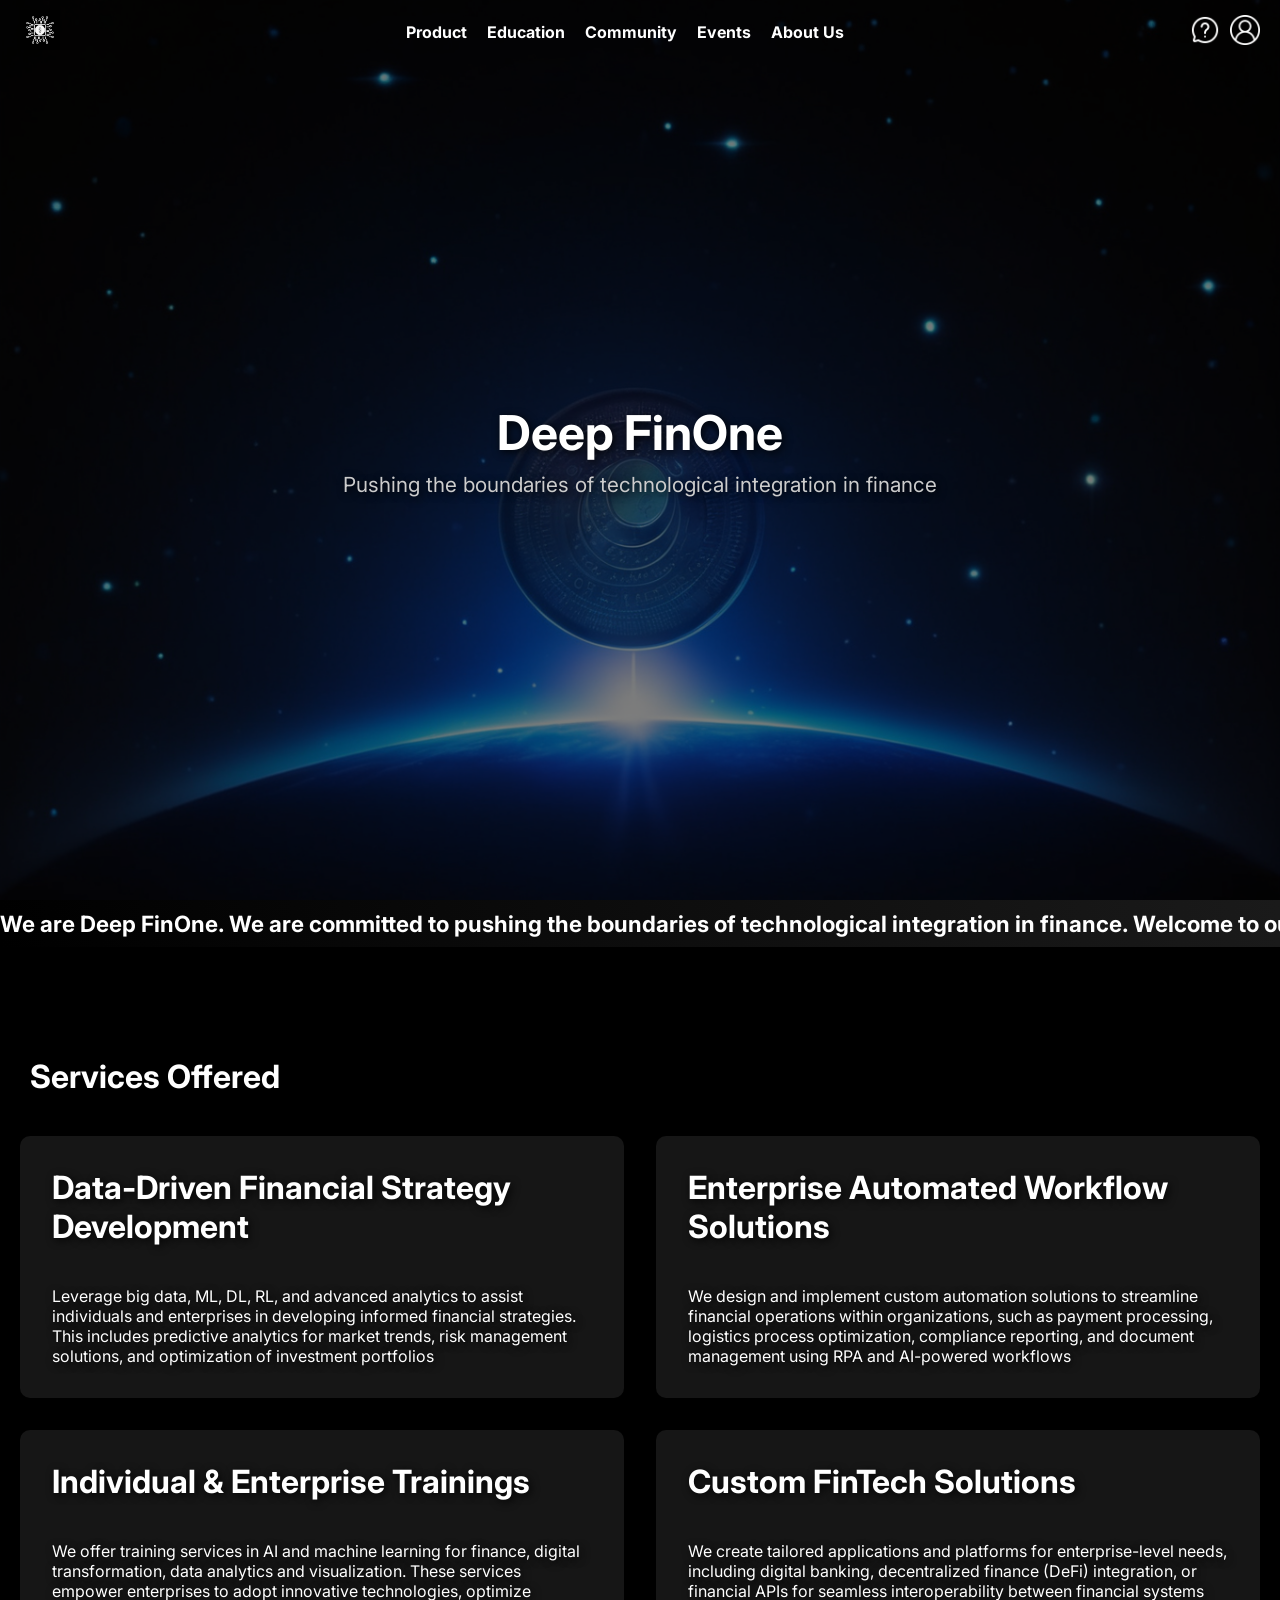
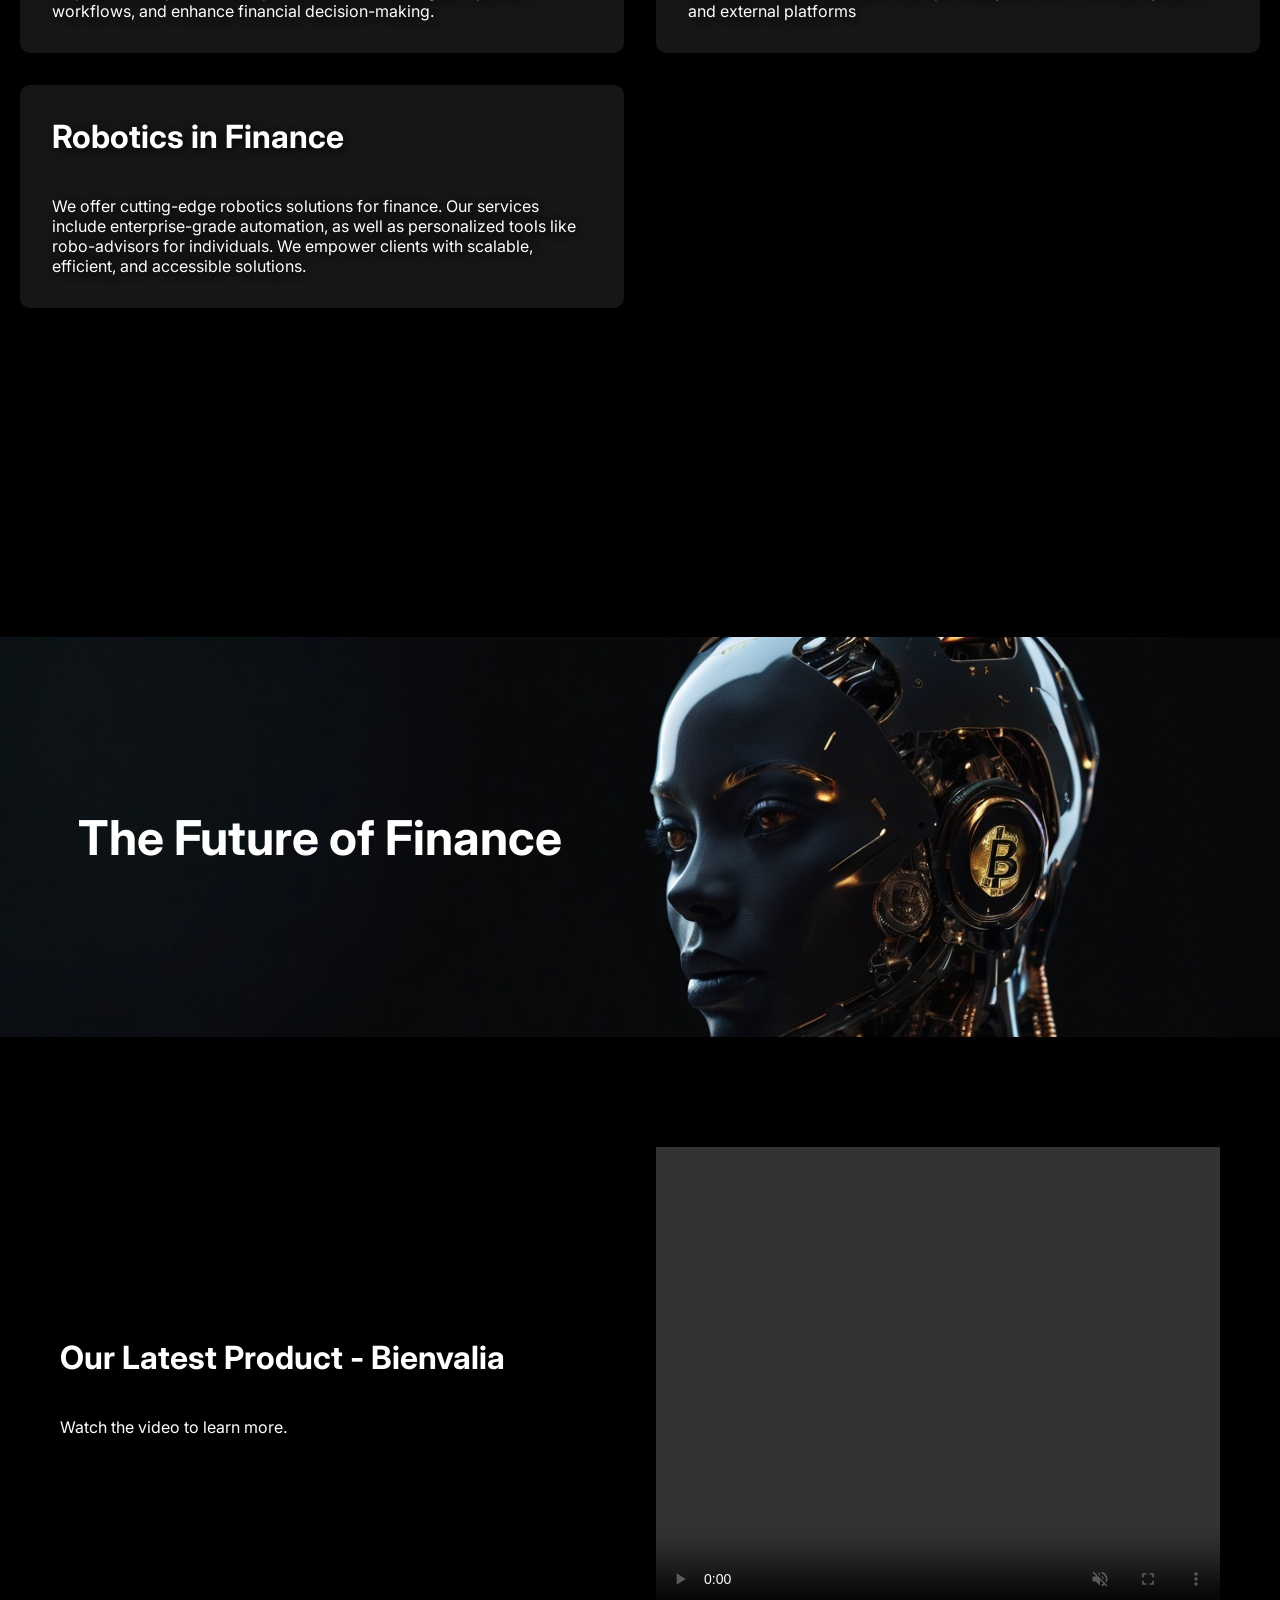
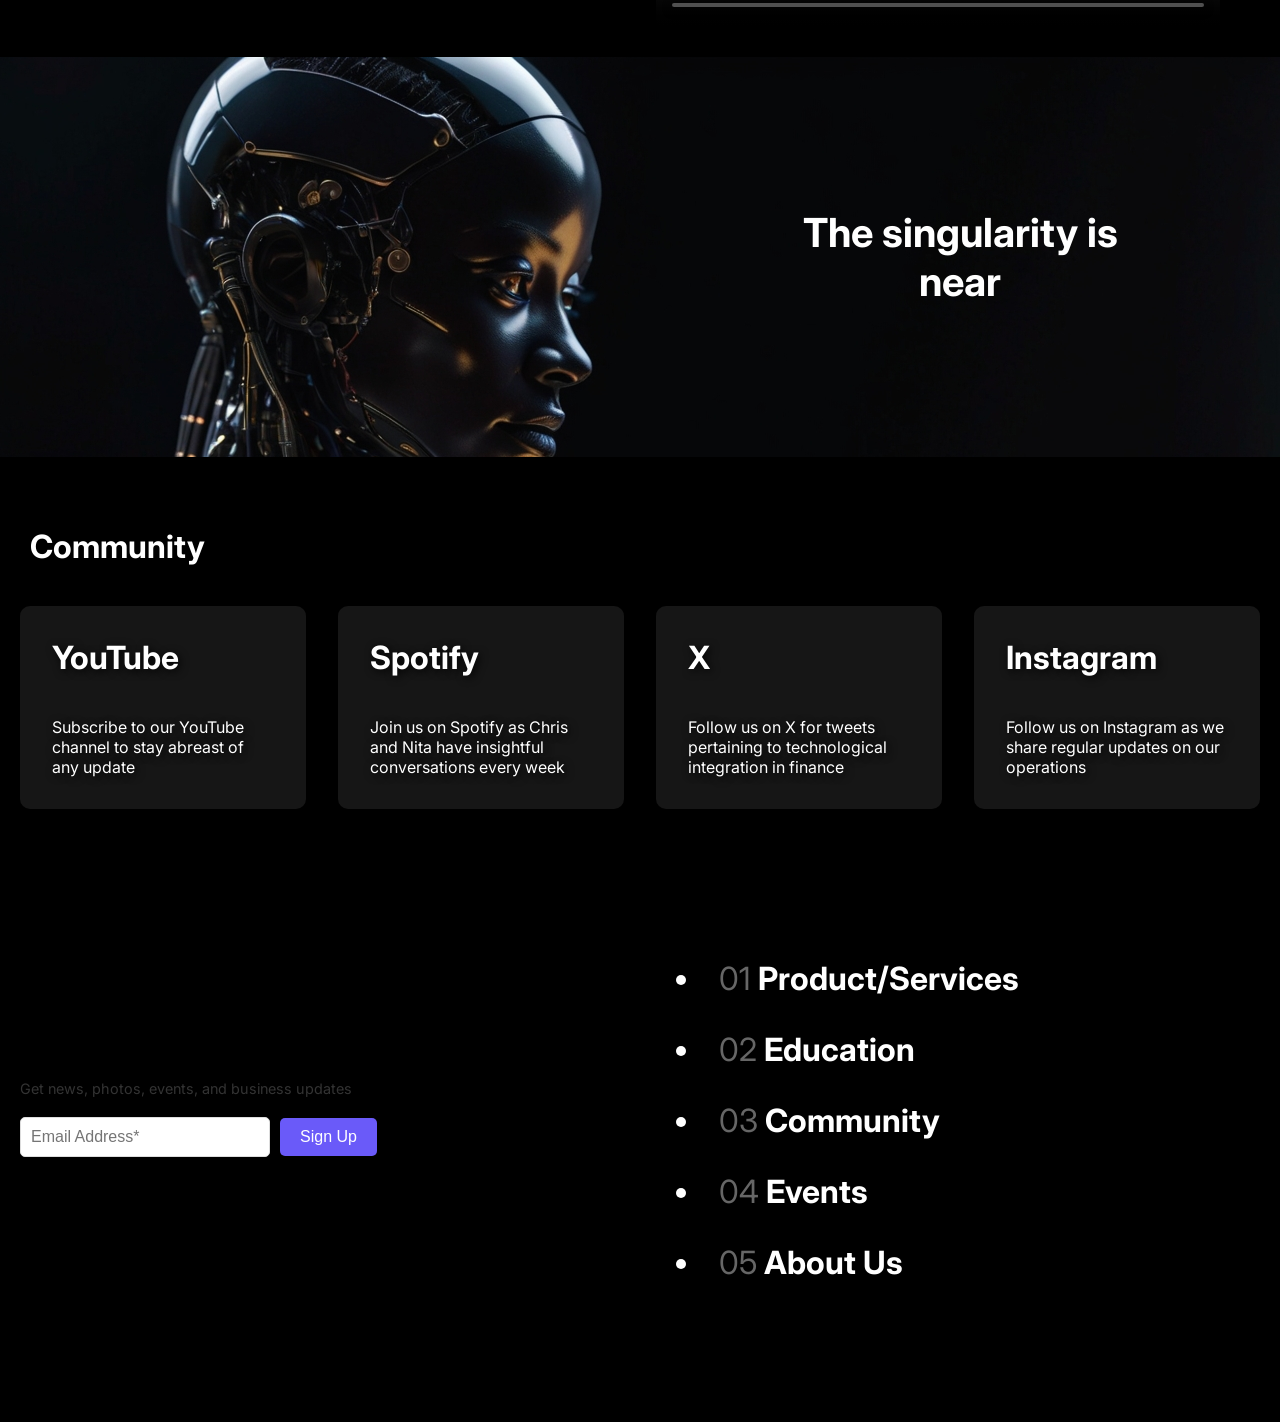
==== index.html @ 126576b3 "Initial commit" ====
<!DOCTYPE html>

<html>
    <head>
        <title>Deep FinOne</title>
        <link rel="stylesheet" type="text/CSS" href="style.css">
        <link href="https://fonts.googleapis.com/css2?family=Inter:wght@400;700&display=swap" rel="stylesheet">
    </head>

    <body>
        <section class="photo-section">
            <header class="header-container">
                <div class="logo">
                    <img src="Multimedia/logo.png" alt="Logo">
                </div>
                <nav class="nav-links">
                    <a href="#product">Product</a>
                    <a href="#education">Education</a>
                    <a href="#community">Community</a>
                    <a href="#events">Events</a>
                    <a href="#about">About Us</a>
                </nav>
                <nav class="header-images">
                    <a href="help"><img src="Multimedia/help.png" alt="Click here to get answers to questions"></a>
                    <a href="profile"><img src="Multimedia/user.png" alt="Access your profile"></a>
                </nav>
            </header>
            <img src="Multimedia/background3.png" alt="Robot Background" class="background-image">
            <div class="overlay"></div>
            <div class="content">
                <h1>Deep FinOne</h1>
                <p>Pushing the boundaries of technological integration in finance</p>
            </div>
        </section>
        <div class="rolling-bar">
            <div class="rolling-content">
                <span>We are Deep FinOne. We are committed to pushing the boundaries of technological integration in finance. Welcome to our platform   |   Machine Learning in Finance   |   Deep Learning in Finance   |   Reinforcement Learning in Finance   |   Robotics in Finance   |   </span>
            </div>
        </div>
        <br><br>
        <br><br>
        <section class = "services-section">
            <div class="header">
                <h2>Services Offered</h2>
            </div>
            <div class="skills-container">
                <div class="skill-card">
                    <div class="content1">
                        <h3>Data-Driven Financial Strategy Development</h3>
                        <br><br>
                        <p>Leverage big data, ML, DL, RL, and advanced analytics to assist individuals and enterprises in developing informed financial strategies. This includes predictive analytics for market trends, risk management solutions, and optimization of investment portfolios</p>
                    </div>
                </div>
                <div class="skill-card">
                    <div class="content2">
                        <h3>Enterprise Automated Workflow Solutions</h3>
                        <br><br>
                        <p>We design and implement custom automation solutions to streamline financial operations within organizations, such as payment processing, logistics process optimization, compliance reporting, and document management using RPA and AI-powered workflows</p>
                    </div>
                </div>
                <div class="skill-card">
                    <div class="content3">
                        <h3>Individual & Enterprise Trainings</h3>
                        <br><br>
                        <p>We offer training services in AI and machine learning for finance, digital transformation, data analytics and visualization. These services empower enterprises to adopt innovative technologies, optimize workflows, and enhance financial decision-making.</p>
                    </div>
                </div>
                <div class="skill-card">
                    <div class = "content4">
                        <h3>Custom FinTech Solutions</h3>
                        <br><br>
                        <p>We create tailored applications and platforms for enterprise-level needs, including digital banking, decentralized finance (DeFi) integration, or financial APIs for seamless interoperability between financial systems and external platforms</p>
                    </div>
                </div>
                <div class="skill-card">
                    <div class = "content5">
                        <h3>Robotics in Finance</h3>
                        <br><br>
                        <p>We offer cutting-edge robotics solutions for finance. Our services include enterprise-grade automation, as well as personalized tools like robo-advisors for individuals. We empower clients with scalable, efficient, and accessible solutions.</p>
                    </div>
                </div>
            </div>
        </section>
        <br><br>
        <br><br>
        <br><br>
        <br><br>
        <br><br>
        <br><br>
        <br><br>
        <section class="Product-break">
            <img src="Multimedia/robot.jpg" alt="Logo">
            <div class="content">
                <h4>The Future of Finance</h4>
            </div>
        </section>
        <br><br>
        <br><br>
        <section class="products">
            <div class="products-grid">
                <div class="content">
                    <h2>Our Latest Product - Bienvalia</h2>
                    <br><br>
                    <p>Watch the video to learn more.</p>
                </div>
                <div class="video-container">
                    <video id="productVideo" 
                     width="100%" 
                     height="auto" 
                     muted
                     controls>
                     <source src="Multimedia/Bienvalia.mp4" type="video/mp4">
                     Your browser does not support the video tag.
                    </video>
                </div>
            </div>
        </section>
        <section class="Community-break">
            <img src="Multimedia/robot2.jpg" alt="Logo">
            <div class="content">
                <h4>The singularity is near</h4>
            </div>
        </section>
        <br><br>
        <section class = "community">
            <div class="header">
                <h2>Community</h2>
            </div>
            <div class="community-grid">
                <div class="community-card">
                    <a href="https://www.youtube.com/@DeepFinOne" class="content-link1">
                        <div class="content1">
                            <h3>YouTube</h3>
                            <br><br>
                            <p>Subscribe to our YouTube channel to stay abreast of any update</p>
                        </div>
                    </a>
                </div>
                <div class="community-card">
                    <a href="https://open.spotify.com/show/5EmiDjWoZaC42dZHJOJEcF?si=7dbb737f84644044" class="content-link2">
                        <div class="content2">
                            <h3>Spotify</h3>
                            <br><br>
                            <p>Join us on Spotify as Chris and Nita have insightful conversations every week</p>
                        </div>
                    </a>
                </div>
                <div class="community-card">
                    <a href="https://x.com/DeepFinOne" class="content-link3">
                        <div class="content3">
                            <h3>X</h3>
                            <br><br>
                            <p>Follow us on X for tweets pertaining to technological integration in finance</p>
                        </div>
                    </a>
                </div>
                <div class="community-card">
                    <a href="https://www.instagram.com/deepfinone" class="content-link4">
                        <div class = "content4">
                            <h3>Instagram</h3>
                            <br><br>
                            <p>Follow us on Instagram as we share regular updates on our operations</p>
                        </div>
                    </a>
                </div>
            </div>
        </section>
        <br><br>
        <br><br>
        <br><br>
        <section class="footer">
            <div class="left-section">
                <h1>FIGURE</h1>
                <div class="subscribe">
                    <p>KEEP UP WITH US.</p>
                    <span>Get news, photos, events, and business updates</span>
                    <div class="email-signup">
                        <input type="email" placeholder="Email Address*" required>
                        <button>Sign Up</button>
                    </div>
                </div>
            </div>
            <div class="right-section">
                    <li><span>01</span> Product/Services</li>
                    <li><span>02</span> Education</li>
                    <li><span>03</span> Community</li>
                    <li><span>04</span> Events</li>
                    <li><span>05</span> About Us</li>
            </div>
        </section>
        <br><br>
        <br><br>
        <br><br>
    </body>

</html>
---- style.css ----
body {
    margin: 0;
    padding: 0;
    font-family: 'inter', sans-serif;
    background-color: #000000;
}

* {
    margin: 0;
    padding: 0;
    box-sizing: border-box;
}

.header-container {
    display: flex;
    justify-content: space-between;
    align-items: center;
    padding: 10px 20px;
    background: transparent;
    color: white;
    position: relative;
    z-index: 2;
}

.header-container a:hover {
    color: #1E3A8A;
}


.logo img {
    width: 40px;
    height: auto;
}

.nav-links {
    display: flex;
    gap: 20px;
}

.nav-links a {
    text-decoration: none;
    color: white;
    font-weight: 700;
    transition: color 0.3s ease;
}

.nav-links a:hover {
    color: #1E3A8A;
}

.header-images {
    display: flex;
    gap: 10px;
    z-index: 6;
}

.header-images img {
    width: 30px;
    height: auto;
    border-radius: 5px;
    z-index: 6;
}

.header-images img a {
    text-decoration: none;
    color: white;
    font-weight: 700;
    transition: color 0.3s ease;    
}

.header-images img a:hover {
    color: #1E3A8A;
}

.photo-section {
    position: relative;
    width: 100%;
    height: 100vh;
    overflow: hidden;
}

.photo-section .background-image {
    width: 100%;
    height: 100%;
    object-fit: cover;
    position: absolute;
    top: 0;
    left: 0;
}

.photo-section .overlay {
    position: absolute;
    top: 0;
    left: 0;
    width: 100%;
    height: 100%;
    background: rgba(0, 0, 0, 0.5);
    z-index: 1;
}

.photo-section .content {
    position: absolute;
    top: 50%;
    left: 50%;
    transform: translate(-50%, -50%);
    text-align: center;
    z-index: 6;
}

.photo-section .content h1 {
    font-size: 3rem;
    margin: 0;
    color: white;
    text-shadow: 2px 2px 8px rgba(0, 0, 0, 0.9);
}

.photo-section .content p {
    font-size: 1.3rem;
    margin-top: 10px;
    color: #CCCCCC;
    text-shadow: 2px 2px 8px rgba(0, 0, 0, 0.9);
}

.rolling-bar {
    width: 100%;
    overflow: hidden;
    background: linear-gradient(90deg, #000000, #1a1a1a);
    color: white;
    font-size: 1.2rem;
    padding: 10px 0;
    display: flex;
    align-items: center;
}

.rolling-content {
    display: flex;
    animation: scroll 30s linear infinite;
    gap: 50px;
    white-space: nowrap;
}

.rolling-content span {
    display: inline-block;
    background:  #ffffff;
    -webkit-background-clip: text;
    -webkit-text-fill-color: transparent;
    background-clip: text;
    color: transparent;
    font-weight: bold;
    font-size: 1.4rem;
    transition: color 0.3s ease;
}

.services-section {
    position: relative;
    width: 100%;
    height: 100vh;
    overflow: visible;
}

.services-section .header h2{
    font-size: 2rem;
    font-family:'Inter', sans-serif;
    font: bold;
    text-wrap: initial;
    margin: 30px;
    color: white;
    text-shadow: 2px 2px 8px rgba(0, 0, 0, 0.9);
}

.skills-container {
    display: grid;
    grid-template-columns: repeat(2, 1fr);
    overflow: visible;
    width: 100%;
    gap: 2rem;
    margin: 0;
    justify-content: flex-end;
    align-items: center;
    padding: 10px 20px;
    background: transparent;
    position: relative;
}

  
.skill-card .content1 {
    background: #161616;
    padding: 2rem;
    border-radius: 10px;
    transition: 0.3s;
}

.skill-card .content1 h3{
    font-size: 2rem;
    text-wrap: initial;
    margin: 0;
    color: white;
    text-shadow: 2px 2px 8px rgba(0, 0, 0, 0.9);
}

.skill-card .content1 p{
    font-size: 1rem;
    text-wrap: initial;
    margin: 0;
    color: white;
    text-shadow: 2px 2px 8px rgba(0, 0, 0, 0.9);
}

.skill-card .content1:hover{
    font-size: 1rem;
    background-image: url('Multimedia/background3.png');
    background-size: cover;
    background-position: center;
    background-repeat: no-repeat;
    text-wrap: initial;
    justify-content:center;
    margin: 0;
    color: white;
    text-shadow: 2px 2px 8px rgba(0, 0, 0, 0.9);
}

.skill-card .content2 {
    background: #161616;
    padding: 2rem;
    border-radius: 10px;
    transition: 0.3s;
}

.skill-card .content2 h3{
    font-size: 2rem;
    text-wrap: initial;
    margin: 0;
    color: white;
    text-shadow: 2px 2px 8px rgba(0, 0, 0, 0.9);
}

.skill-card .content2 p{
    font-size: 1rem;
    text-wrap: initial;
    margin: 0;
    color: white;
    text-shadow: 2px 2px 8px rgba(0, 0, 0, 0.9);
}

.skill-card .content2:hover{
    font-size: 1rem;
    background-image: url('Multimedia/AWFS.png');
    background-size: cover;
    background-position: center;
    background-repeat: no-repeat;
    text-wrap: initial;
    justify-content:center;
    margin: 0;
    color: white;
    text-shadow: 2px 2px 8px rgba(0, 0, 0, 0.9);
}

.skill-card .content3 {
    background: #161616;
    padding: 2rem;
    border-radius: 10px;
    transition: 0.3s;
}

.skill-card .content3 h3{
    font-size: 2rem;
    text-wrap: initial;
    margin: 0;
    color: white;
    text-shadow: 2px 2px 8px rgba(0, 0, 0, 0.9);
}

.skill-card .content3 p{
    font-size: 1rem;
    text-wrap: initial;
    margin: 0;
    color: white;
    text-shadow: 2px 2px 8px rgba(0, 0, 0, 0.9);
}

.skill-card .content3:hover{
    font-size: 1rem;
    background-image: url('Multimedia/office-space.png');
    background-size: cover;
    background-position: center;
    background-repeat: no-repeat;
    text-wrap: initial;
    justify-content:center;
    margin: 0;
    color: white;
    text-shadow: 2px 2px 8px rgba(0, 0, 0, 0.9);
}

.skill-card .content4 {
    background: #161616;
    padding: 2rem;
    border-radius: 10px;
    transition: 0.3s;
}

.skill-card .content4 h3{
    font-size: 2rem;
    text-wrap: initial;
    margin: 0;
    color: white;
    text-shadow: 2px 2px 8px rgba(0, 0, 0, 0.9);
}

.skill-card .content4 p{
    font-size: 1rem;
    text-wrap: initial;
    margin: 0;
    color: white;
    text-shadow: 2px 2px 8px rgba(0, 0, 0, 0.9);
}

.skill-card .content4:hover{
    font-size: 1rem;
    background-image: url('Multimedia/Background2.png');
    background-size: cover;
    background-position: center;
    background-repeat: no-repeat;
    text-wrap: initial;
    justify-content:center;
    margin: 0;
    color: white;
    text-shadow: 2px 2px 8px rgba(0, 0, 0, 0.9);
}

.skill-card .content5 {
    background: #161616;
    padding: 2rem;
    border-radius: 10px;
    transition: 0.3s;
}

.skill-card .content5 h3{
    font-size: 2rem;
    text-wrap: initial;
    margin: 0;
    color: white;
    text-shadow: 2px 2px 8px rgba(0, 0, 0, 0.9);
}

.skill-card .content5 p{
    font-size: 1rem;
    text-wrap: initial;
    margin: 0;
    color: white;
    text-shadow: 2px 2px 8px rgba(0, 0, 0, 0.9);
}

.skill-card .content5:hover{
    font-size: 1rem;
    background-image: url('Multimedia/Background.png');
    background-size: cover;
    background-position: center;
    background-repeat: no-repeat;
    text-wrap: initial;
    justify-content:center;
    margin: 0;
    color: white;
    text-shadow: 2px 2px 8px rgba(0, 0, 0, 0.9);
}

.Product-break {
    width: 100%;
    height: 400px;
    overflow: hidden;
    position: relative;
}

.Product-break .content h4{
    position: absolute;
    font-size: 3rem;
    top: 50%;
    left: 25%;
    transform: translate(-50%, -50%);
    color: #ffffff;
    text-align: center;
}

.products {
    display: flex;
    justify-content: center;
    align-items: center;
    padding: 20px;
    background-color: #000000;
}

.products-grid {
    display: grid;
    grid-template-columns: repeat(2, 1fr);
    overflow: visible;
    width: 1200px;
    height: 500px;
    gap: 2rem;
    margin: 0;
    justify-content: flex-end;
    align-items: center;
    padding: 10px 20px;
    background: transparent;
    position: relative;
}

.products-grid .content {
    display: flex;
    flex-direction: column;
    justify-content: center;
}

.products-grid .content h2 {
    font-size: 2rem;
    color: #ffffff;
    text-align: left;
    font-family: 'inter', sans-serif;
}

.products-grid .content p {
    color: #ffffff;
    font-size: 1rem;
    font-family: 'inter', sans-serif;
}

.products-grid .video-container {
    width: 100%;
    height: 100%;
    position: relative;
    display: flex;
    justify-content: center;
    align-items: center;
    overflow: hidden;
}

.products-grid .video-container video {
    width: 100%;
    height: 100%;
    border: none;
}

.Community-break {
    width: 100%;
    height: 400px;
    padding-bottom: 200px;
    overflow: hidden;
    position: relative;
}

.Community-break .content h4{
    position: absolute;
    font-size: 2.5rem;
    top: 50%;
    left: 75%;
    transform: translate(-50%, -50%);
    color: #ffffff;
    text-align: center;
}

.community .header h2{
    font-size: 2rem;
    font-family:'Inter', sans-serif;
    font: bold;
    text-wrap: initial;
    margin: 30px;
    color: white;
    text-shadow: 2px 2px 8px rgba(0, 0, 0, 0.9);
}

.community-grid {
    display: grid;
    grid-template-columns: repeat(4, 1fr);
    overflow: visible;
    width: 100%;
    gap: 2rem;
    margin: 0;
    justify-content: flex-end;
    align-items: center;
    padding: 10px 20px;
    background: transparent;
    position: relative;
}

.community-card .content-link1 {
    text-decoration: none;
    display: block;
}

.community-card .content1{
    width: 100%;
    height: 100%;
    background-color: #161616;
    padding: 2rem;
    border-radius: 10px;
    transition: 0.3s;
}

  
.community-card .content1 h3{
    font-size: 2rem;
    text-wrap: initial;
    margin: 0;
    color: white;
    text-shadow: 2px 2px 8px rgba(0, 0, 0, 0.9);
}

.community-card .content1 p{
    font-size: 1rem;
    text-wrap: initial;
    margin: 0;
    color: white;
    text-shadow: 2px 2px 8px rgba(0, 0, 0, 0.9);
}

.community-card .content1:hover{
    font-size: 1rem;
    background-image: url('Multimedia/youtube.jpg');
    background-size: cover; 
    background-position: center; 
    background-repeat: no-repeat;
    text-wrap: initial;
    justify-content:center;
    margin: 0;
    color: white;
    text-shadow: 2px 2px 8px rgba(0, 0, 0, 0.9);
}

.community-card .content-link2 {
    text-decoration: none;
    display: block;
}

.community-card .content2{
    width: 100%;
    height: 100%;
    background-color: #161616;
    padding: 2rem;
    border-radius: 10px;
    transition: 0.3s;
}

  
.community-card .content2 h3{
    font-size: 2rem;
    text-wrap: initial;
    margin: 0;
    color: white;
    text-shadow: 2px 2px 8px rgba(0, 0, 0, 0.9);
}

.community-card .content2 p{
    font-size: 1rem;
    text-wrap: initial;
    margin: 0;
    color: white;
    text-shadow: 2px 2px 8px rgba(0, 0, 0, 0.9);
}

.community-card .content2:hover{
    font-size: 1rem;
    background-image: url('Multimedia/spotify.jpg');
    background-size: cover;
    background-position: center;
    background-repeat: no-repeat;
    text-wrap: initial;
    justify-content:center;
    margin: 0;
    color: white;
    text-shadow: 2px 2px 8px rgba(0, 0, 0, 0.9);
}

.community-card .content-link3 {
    text-decoration: none;
    display: block;
}

.community-card .content3{
    width: 100%;
    height: 100%;
    background-color: #161616;
    padding: 2rem;
    border-radius: 10px;
    transition: 0.3s;
}

  
.community-card .content3 h3{
    font-size: 2rem;
    text-wrap: initial;
    margin: 0;
    color: white;
    text-shadow: 2px 2px 8px rgba(0, 0, 0, 0.9);
}

.community-card .content3 p{
    font-size: 1rem;
    text-wrap: initial;
    margin: 0;
    color: white;
    text-shadow: 2px 2px 8px rgba(0, 0, 0, 0.9);
}

.community-card .content3:hover{
    font-size: 1rem;
    background-image: url('Multimedia/x.png');
    background-size: cover;
    background-position: center;
    background-repeat: no-repeat;
    text-wrap: initial;
    justify-content:center;
    margin: 0;
    color: white;
    text-shadow: 2px 2px 8px rgba(0, 0, 0, 0.9);
}

.community-card .content-link4 {
    text-decoration: none;
    display: block;
}

.community-card .content4{
    width: 100%;
    height: 100%;
    background-color: #161616;
    padding: 2rem;
    border-radius: 10px;
    transition: 0.3s;
}

  
.community-card .content4 h3{
    font-size: 2rem;
    text-wrap: initial;
    margin: 0;
    color: white;
    text-shadow: 2px 2px 8px rgba(0, 0, 0, 0.9);
}

.community-card .content4 p{
    font-size: 1rem;
    text-wrap: initial;
    margin: 0;
    color: white;
    text-shadow: 2px 2px 8px rgba(0, 0, 0, 0.9);
}

.community-card .content4:hover{
    font-size: 1rem;
    background-image: url('Multimedia/instagram.jpg');
    background-size: cover;
    background-position: center;
    background-repeat: no-repeat;
    text-wrap: initial;
    justify-content:center;
    margin: 0;
    color: white;
    text-shadow: 2px 2px 8px rgba(0, 0, 0, 0.9);
}

.footer {
    display: grid;
    grid-template-columns: repeat(2, 1fr);
    overflow: visible;
    width: 100%;
    gap: 2rem;
    margin: 0;
    padding: 10px 20px;
    background: transparent;
    position: relative;
}

.footer .left-section {
    flex: 1;
}

.footer .left-section h1 {
    font-size: 4rem;
    margin: 0;
    font-weight: bold;
}

.left-section .subscribe {
    margin-top: 20px;
}

.left-section .subscribe p {
    font-size: 1.2rem;
    font-weight: bold;
    margin: 0 0 10px 0;
}

.left-section .subscribe span {
    display: block;
    margin-bottom: 20px;
    font-size: 0.9rem;
    color: #333;
}

.subscribe .email-signup {
    display: flex;
    align-items: center;
    gap: 10px;
}

.subscribe .email-signup input {
    width: 250px;
    padding: 10px;
    border: 1px solid #ddd;
    border-radius: 5px;
    font-size: 1rem;
}

.subscribe .email-signup button {
    background-color: #6a5af9;
    color: white;
    border: none;
    padding: 10px 20px;
    border-radius: 5px;
    font-size: 1rem;
    cursor: pointer;
}

.subscribe .email-signup button:hover {
    background-color: #5847d6;
}


.footer .right-section {
    display: grid;
    grid-template-columns: repeat(1, 1fr);
    overflow: visible;
    width: 100%;
    gap: 2rem;
    margin: 0;
    padding: 10px 20px;
    background: transparent;
    position: relative;
}

.footer .right-section li {
    font-size: 2rem;
    font-weight: bold;
    position: relative;
    color: #ffffff;
}

.footer .right-section li span {
    font-size: 2rem;
    font-weight: normal;
    color: #666;
}


@keyframes scroll {
    0% {
        transform: translateX(100%);
    }
    100% {
        transform: translateX(-100%);
    }
}
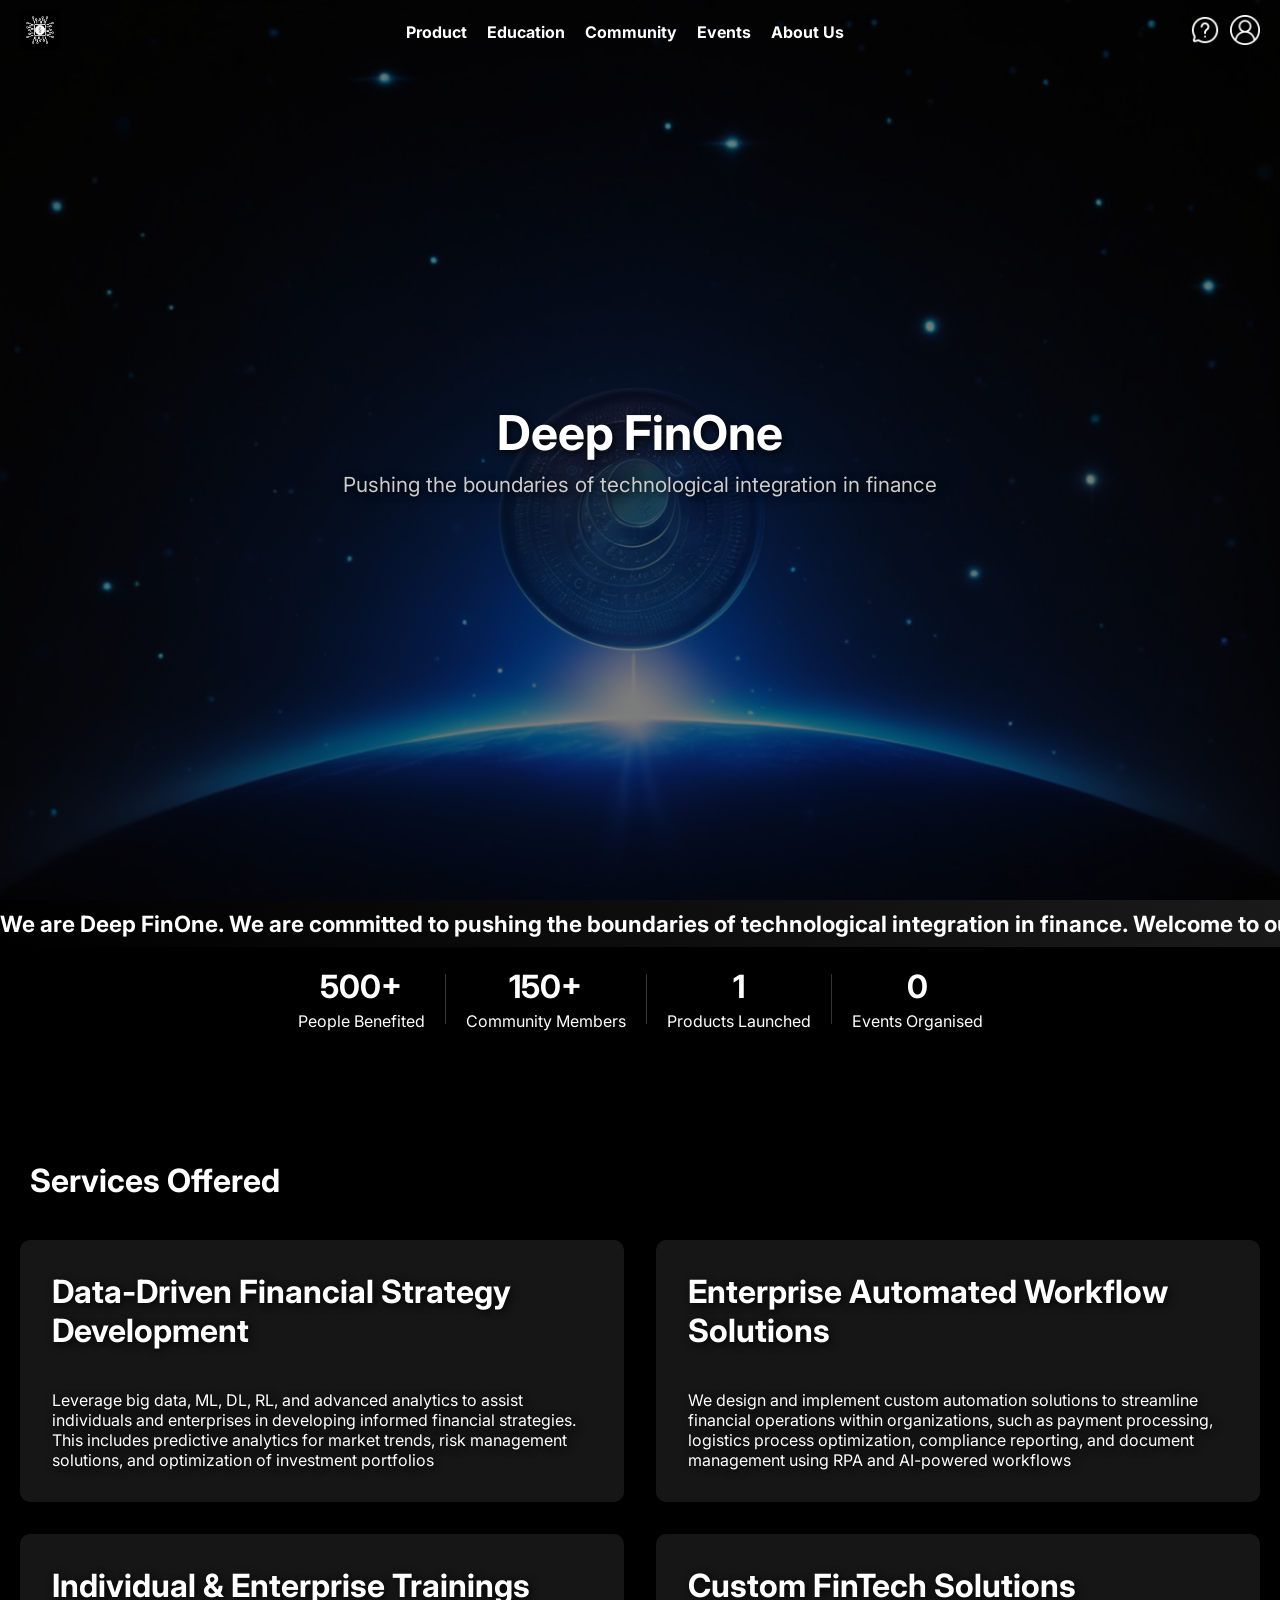
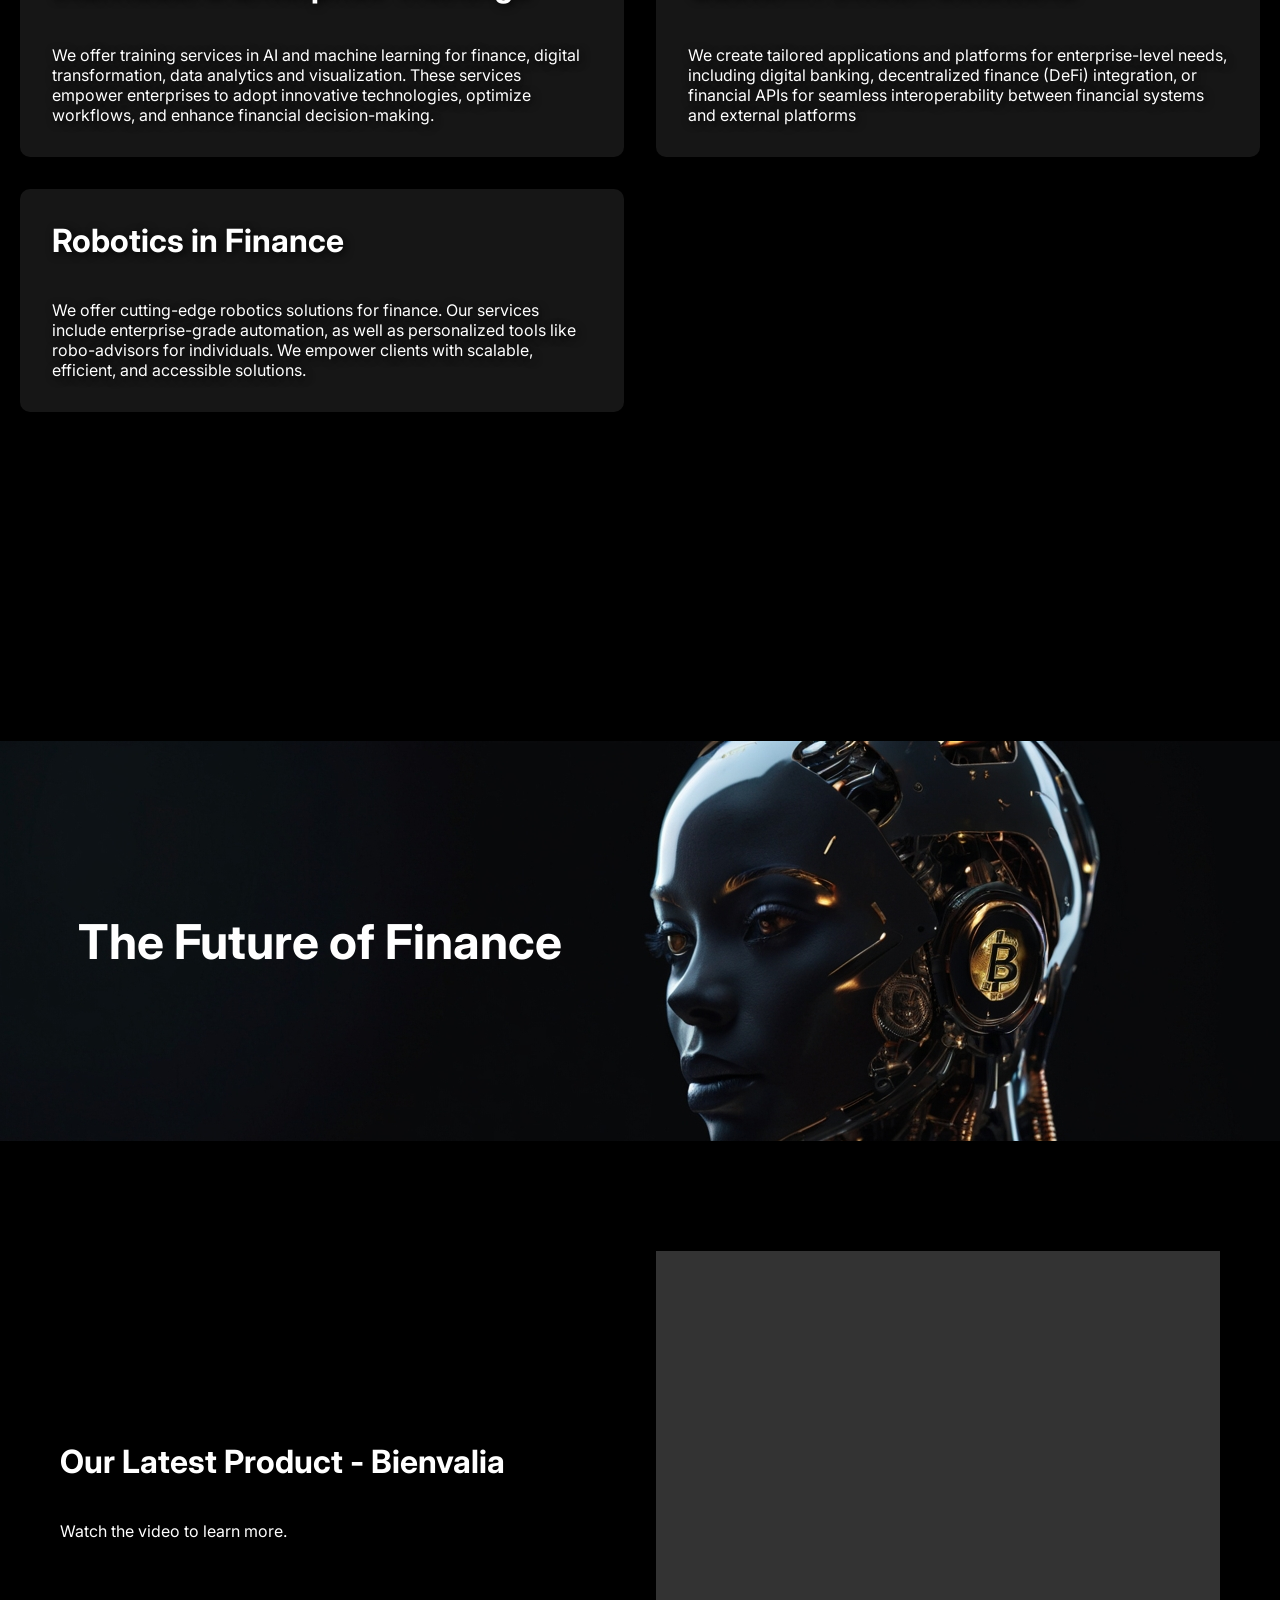
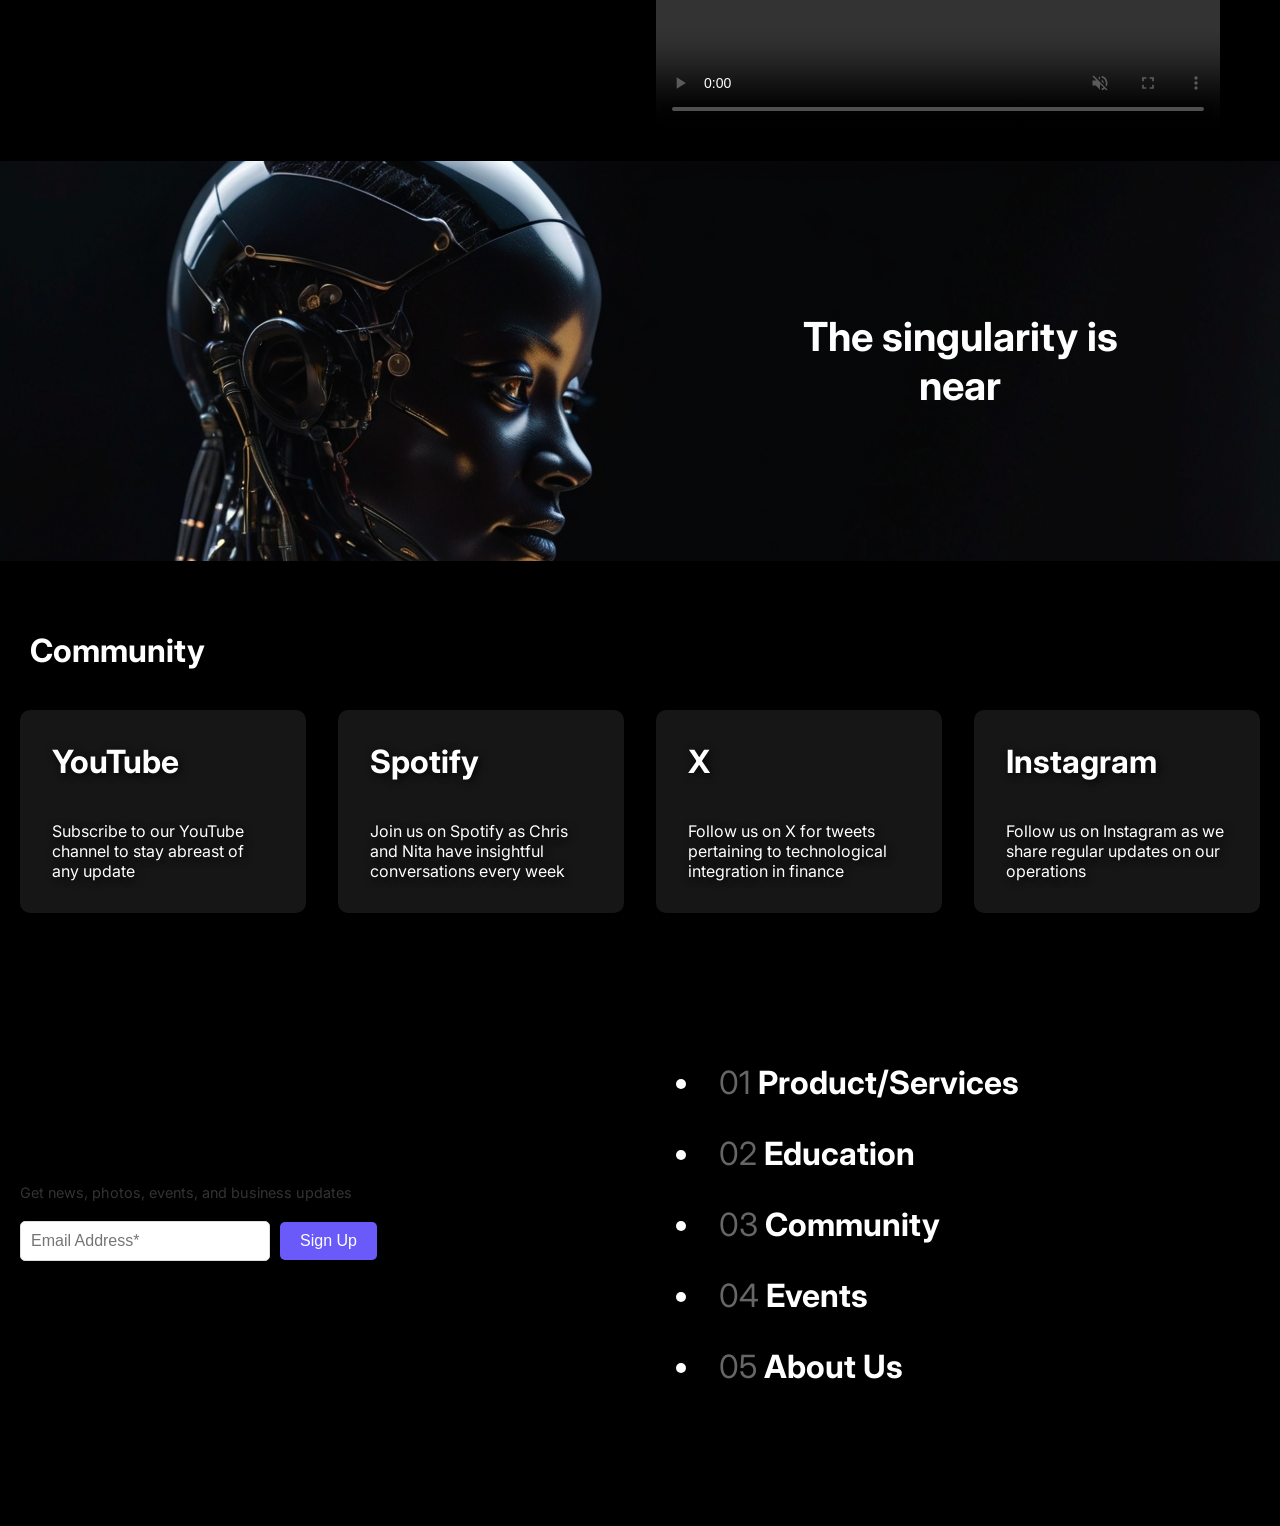
==== commit febed092: "Initial commit" ====
--- a/index.html
+++ b/index.html
@@ -37,6 +37,27 @@
                 <span>We are Deep FinOne. We are committed to pushing the boundaries of technological integration in finance. Welcome to our platform   |   Machine Learning in Finance   |   Deep Learning in Finance   |   Reinforcement Learning in Finance   |   Robotics in Finance   |   </span>
             </div>
         </div>
+        <section class="stats-section">
+            <div class="stat-item">
+                <h1>500+</h1>
+                <p>People Benefited</p>
+            </div>
+            <div class="divider"></div>
+            <div class="stat-item">
+                <h1>150+</h1>
+                <p>Community Members</p>
+            </div>
+            <div class="divider"></div>
+            <div class="stat-item">
+                <h1>1</h1>
+                <p>Products Launched</p>
+            </div>
+            <div class="divider"></div>
+            <div class="stat-item">
+                <h1>0</h1>
+                <p>Events Organised</p>
+            </div>
+        </section>
         <br><br>
         <br><br>
         <section class = "services-section">
--- a/style.css
+++ b/style.css
@@ -749,6 +749,34 @@
     color: #666;
 }
 
+.stats-section {
+    display: flex;
+    justify-content: center;
+    align-items: center;
+    padding: 20px;
+    text-align: center;
+    gap: 20px;
+}
+
+.stat-item h1 {
+    font-size: 2rem;
+    color: #ffffff;
+    margin: 0;
+}
+
+.stat-item p {
+    font-size: 1rem;
+    color: #ffffff;
+    margin: 5px 0 0;
+}
+
+.divider {
+    width: 1px;
+    height: 50px;
+    background-color: #ffffff;
+    opacity: 0.2;
+}
+
 
 @keyframes scroll {
     0% {
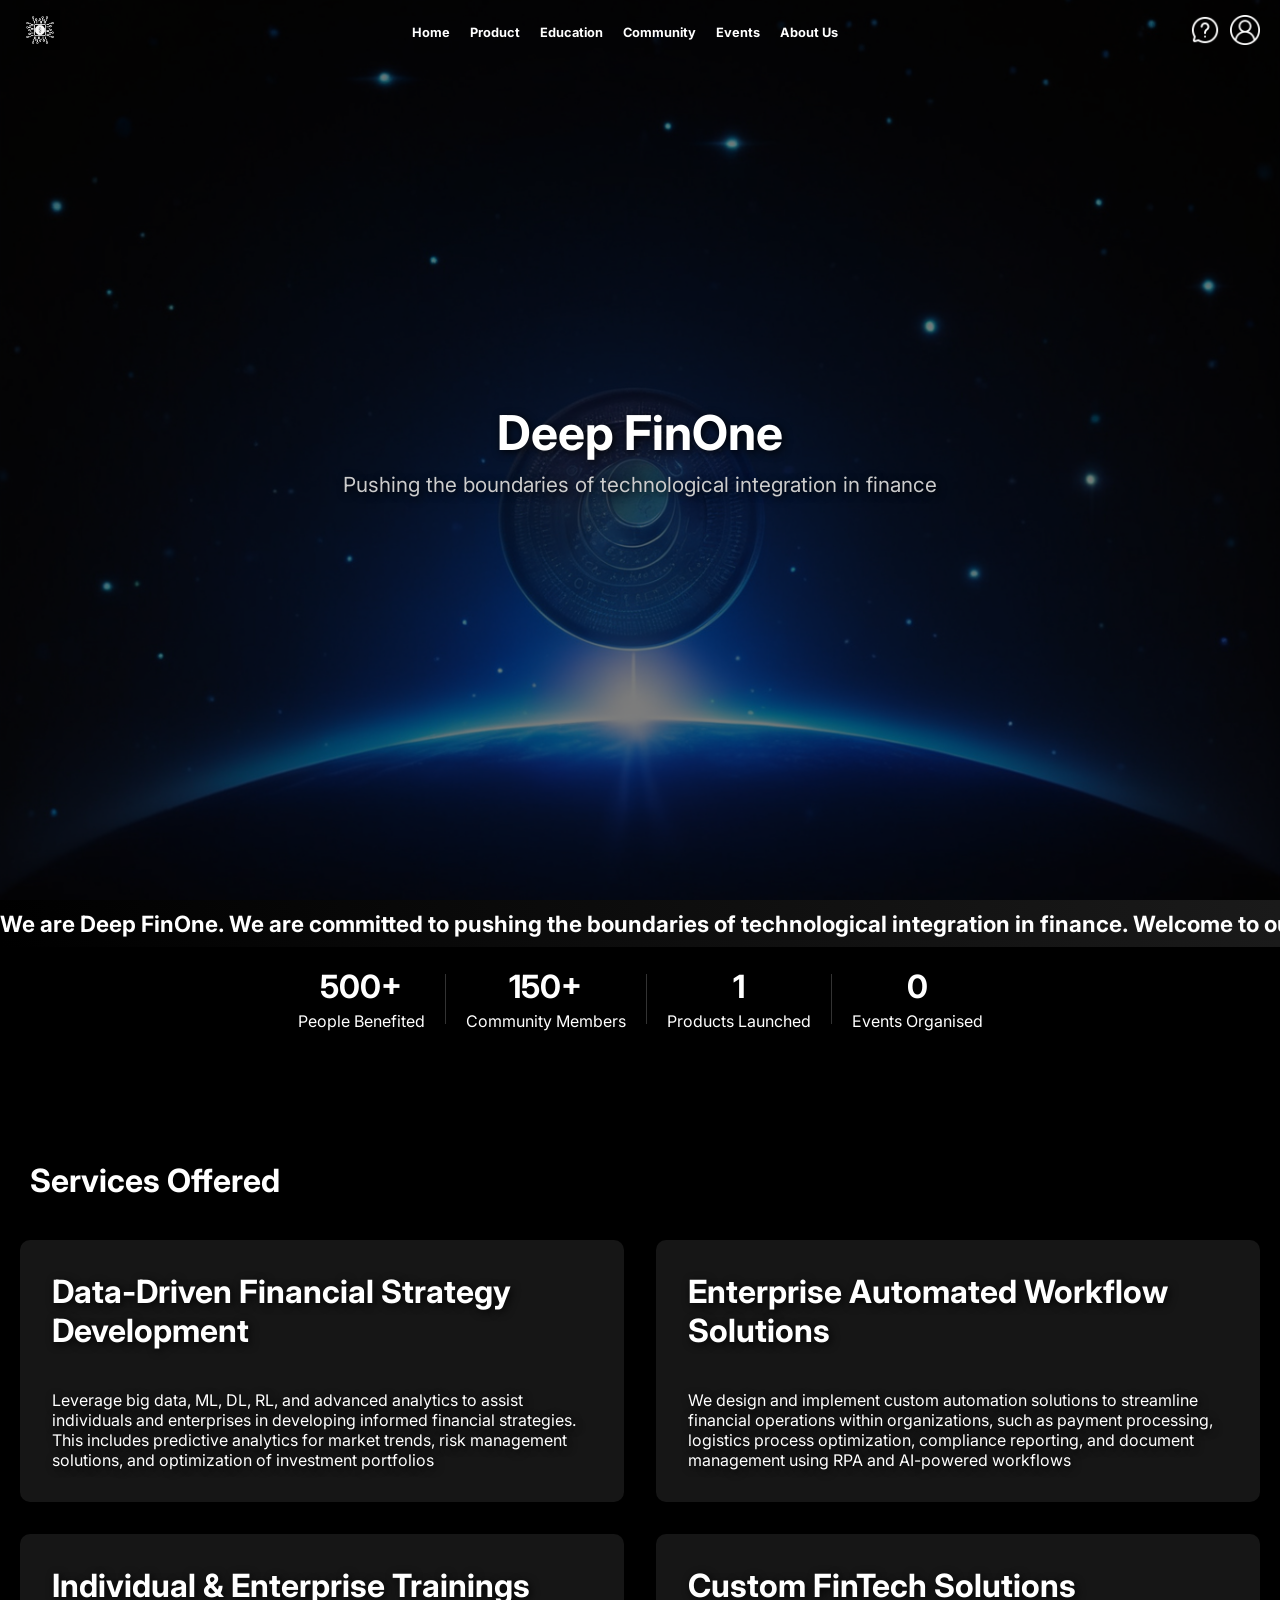
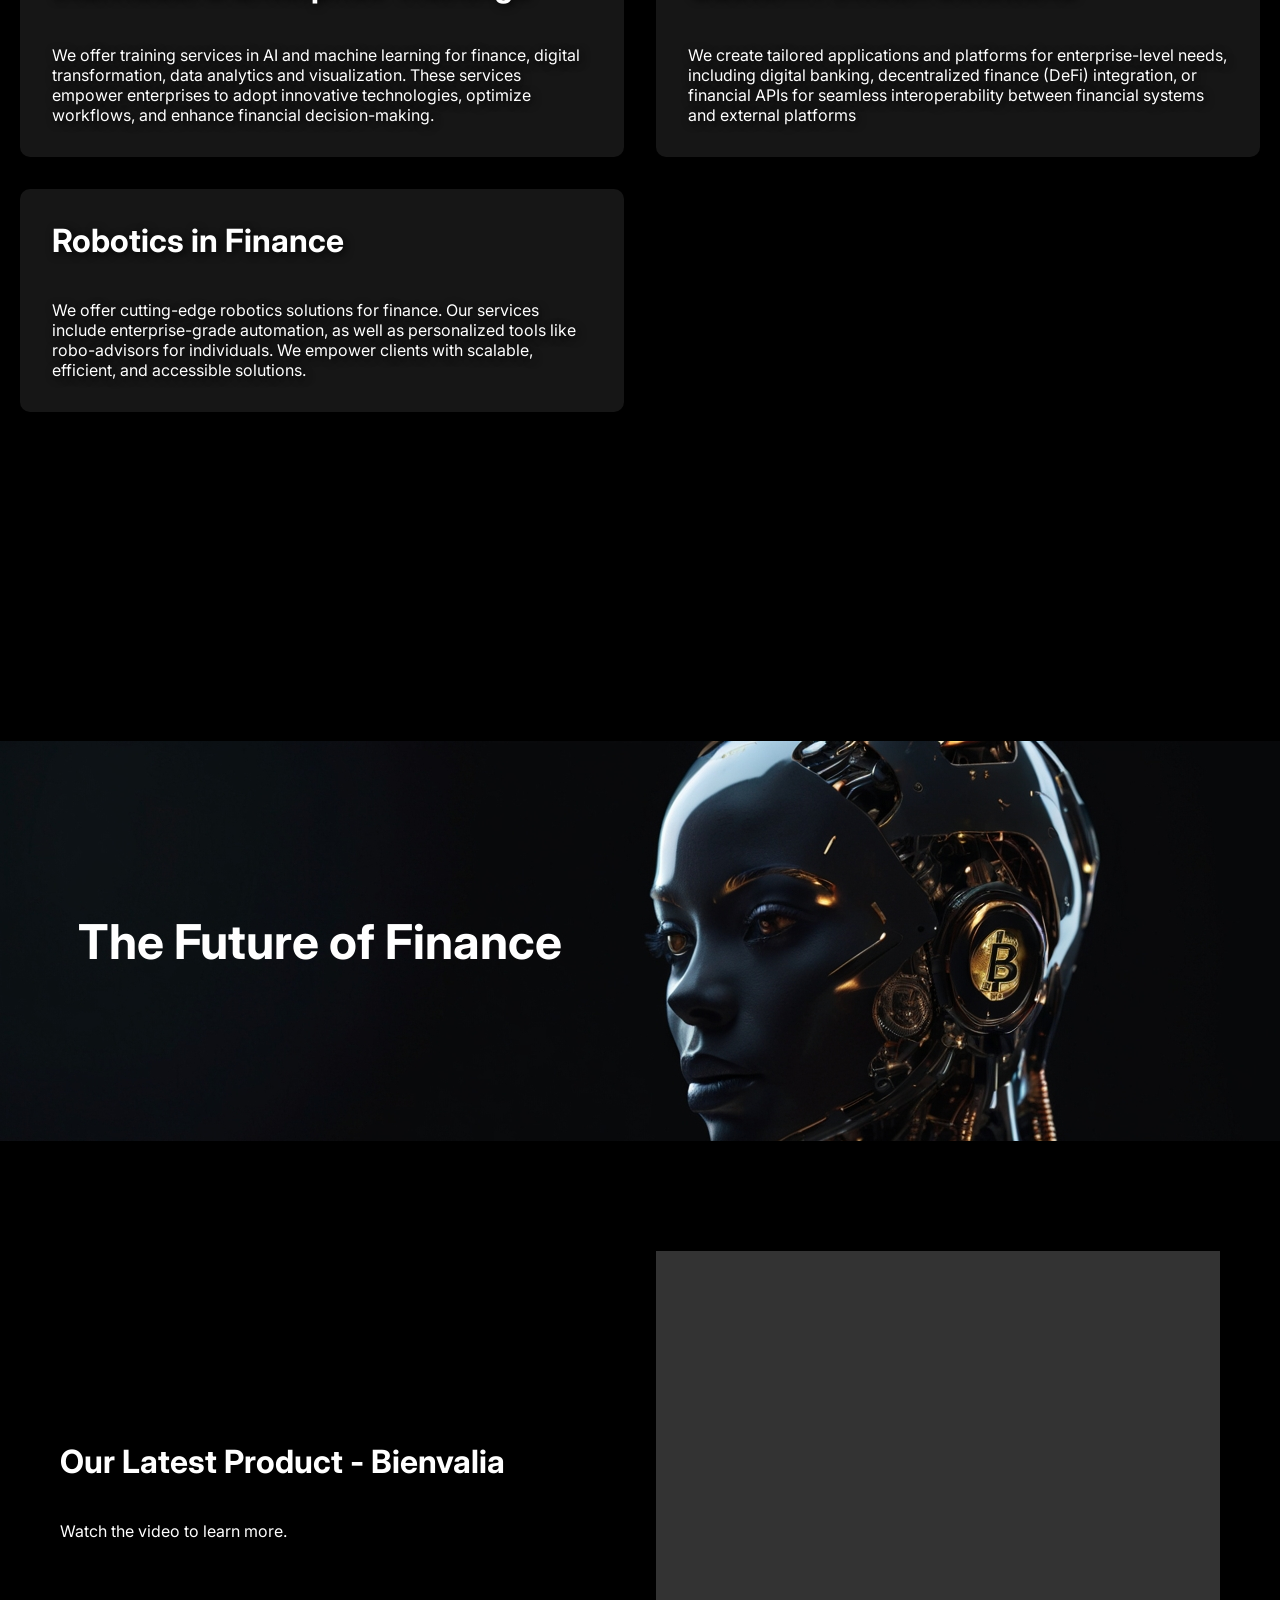
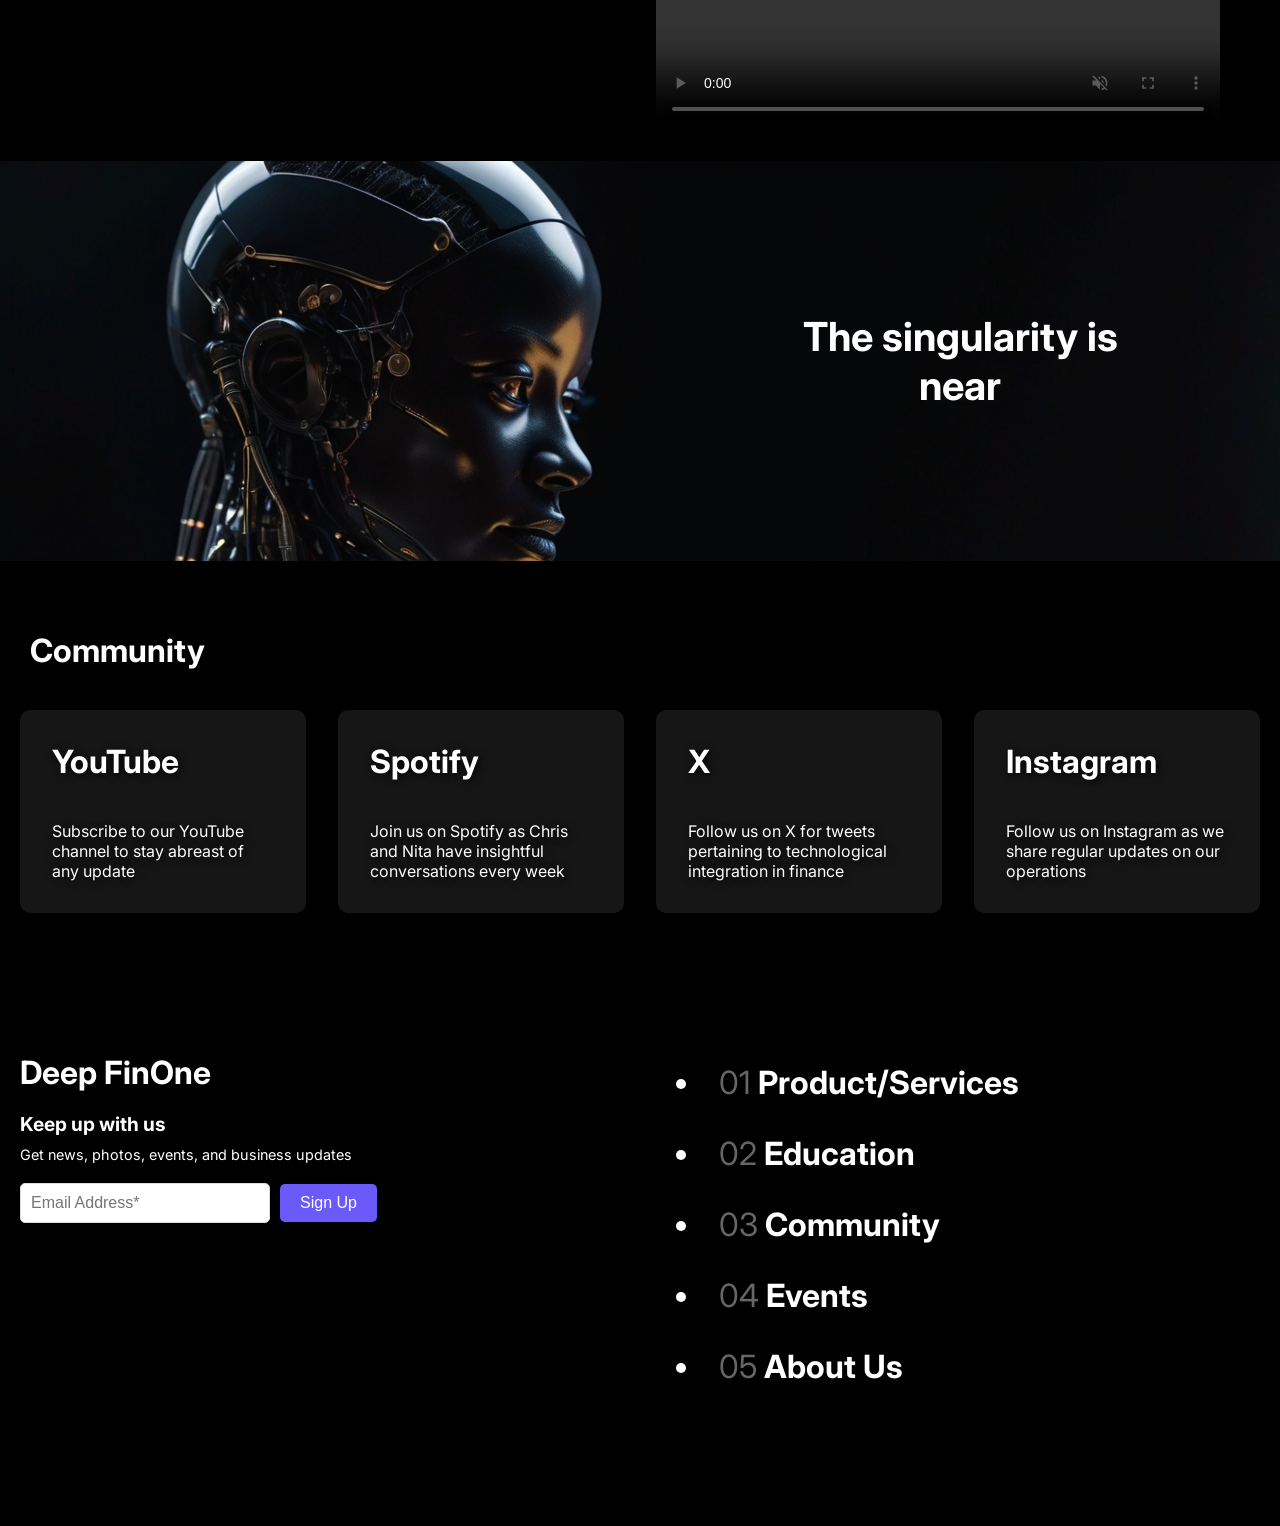
==== commit b79418fd: "Initial commit" ====
--- a/index.html
+++ b/index.html
@@ -14,7 +14,8 @@
                     <img src="Multimedia/logo.png" alt="Logo">
                 </div>
                 <nav class="nav-links">
-                    <a href="#product">Product</a>
+                    <a href="index.html">Home</a>
+                    <a href="product.html">Product</a>
                     <a href="#education">Education</a>
                     <a href="#community">Community</a>
                     <a href="#events">Events</a>
@@ -32,11 +33,13 @@
                 <p>Pushing the boundaries of technological integration in finance</p>
             </div>
         </section>
-        <div class="rolling-bar">
-            <div class="rolling-content">
-                <span>We are Deep FinOne. We are committed to pushing the boundaries of technological integration in finance. Welcome to our platform   |   Machine Learning in Finance   |   Deep Learning in Finance   |   Reinforcement Learning in Finance   |   Robotics in Finance   |   </span>
-            </div>
-        </div>
+        <section>
+            <div class="rolling-bar">
+                <div class="rolling-content">
+                    <span>We are Deep FinOne. We are committed to pushing the boundaries of technological integration in finance. Welcome to our platform   |   Machine Learning in Finance   |   Deep Learning in Finance   |   Reinforcement Learning in Finance   |   Robotics in Finance   |   </span>
+                </div>
+            </div>
+        </section>
         <section class="stats-section">
             <div class="stat-item">
                 <h1>500+</h1>
@@ -191,9 +194,9 @@
         <br><br>
         <section class="footer">
             <div class="left-section">
-                <h1>FIGURE</h1>
+                <h1>Deep FinOne</h1>
                 <div class="subscribe">
-                    <p>KEEP UP WITH US.</p>
+                    <p>Keep up with us</p>
                     <span>Get news, photos, events, and business updates</span>
                     <div class="email-signup">
                         <input type="email" placeholder="Email Address*" required>
--- a/style.css
+++ b/style.css
@@ -39,6 +39,7 @@
 
 .nav-links a {
     text-decoration: none;
+    font-size: 0.8rem;
     color: white;
     font-weight: 700;
     transition: color 0.3s ease;
@@ -134,7 +135,7 @@
 
 .rolling-content {
     display: flex;
-    animation: scroll 30s linear infinite;
+    animation: scroll 40s linear infinite;
     gap: 50px;
     white-space: nowrap;
 }
@@ -662,6 +663,7 @@
     overflow: visible;
     width: 100%;
     gap: 2rem;
+    color: #ffffff;
     margin: 0;
     padding: 10px 20px;
     background: transparent;
@@ -673,7 +675,7 @@
 }
 
 .footer .left-section h1 {
-    font-size: 4rem;
+    font-size: 2rem;
     margin: 0;
     font-weight: bold;
 }
@@ -692,7 +694,7 @@
     display: block;
     margin-bottom: 20px;
     font-size: 0.9rem;
-    color: #333;
+    color: #ffffff;
 }
 
 .subscribe .email-signup {
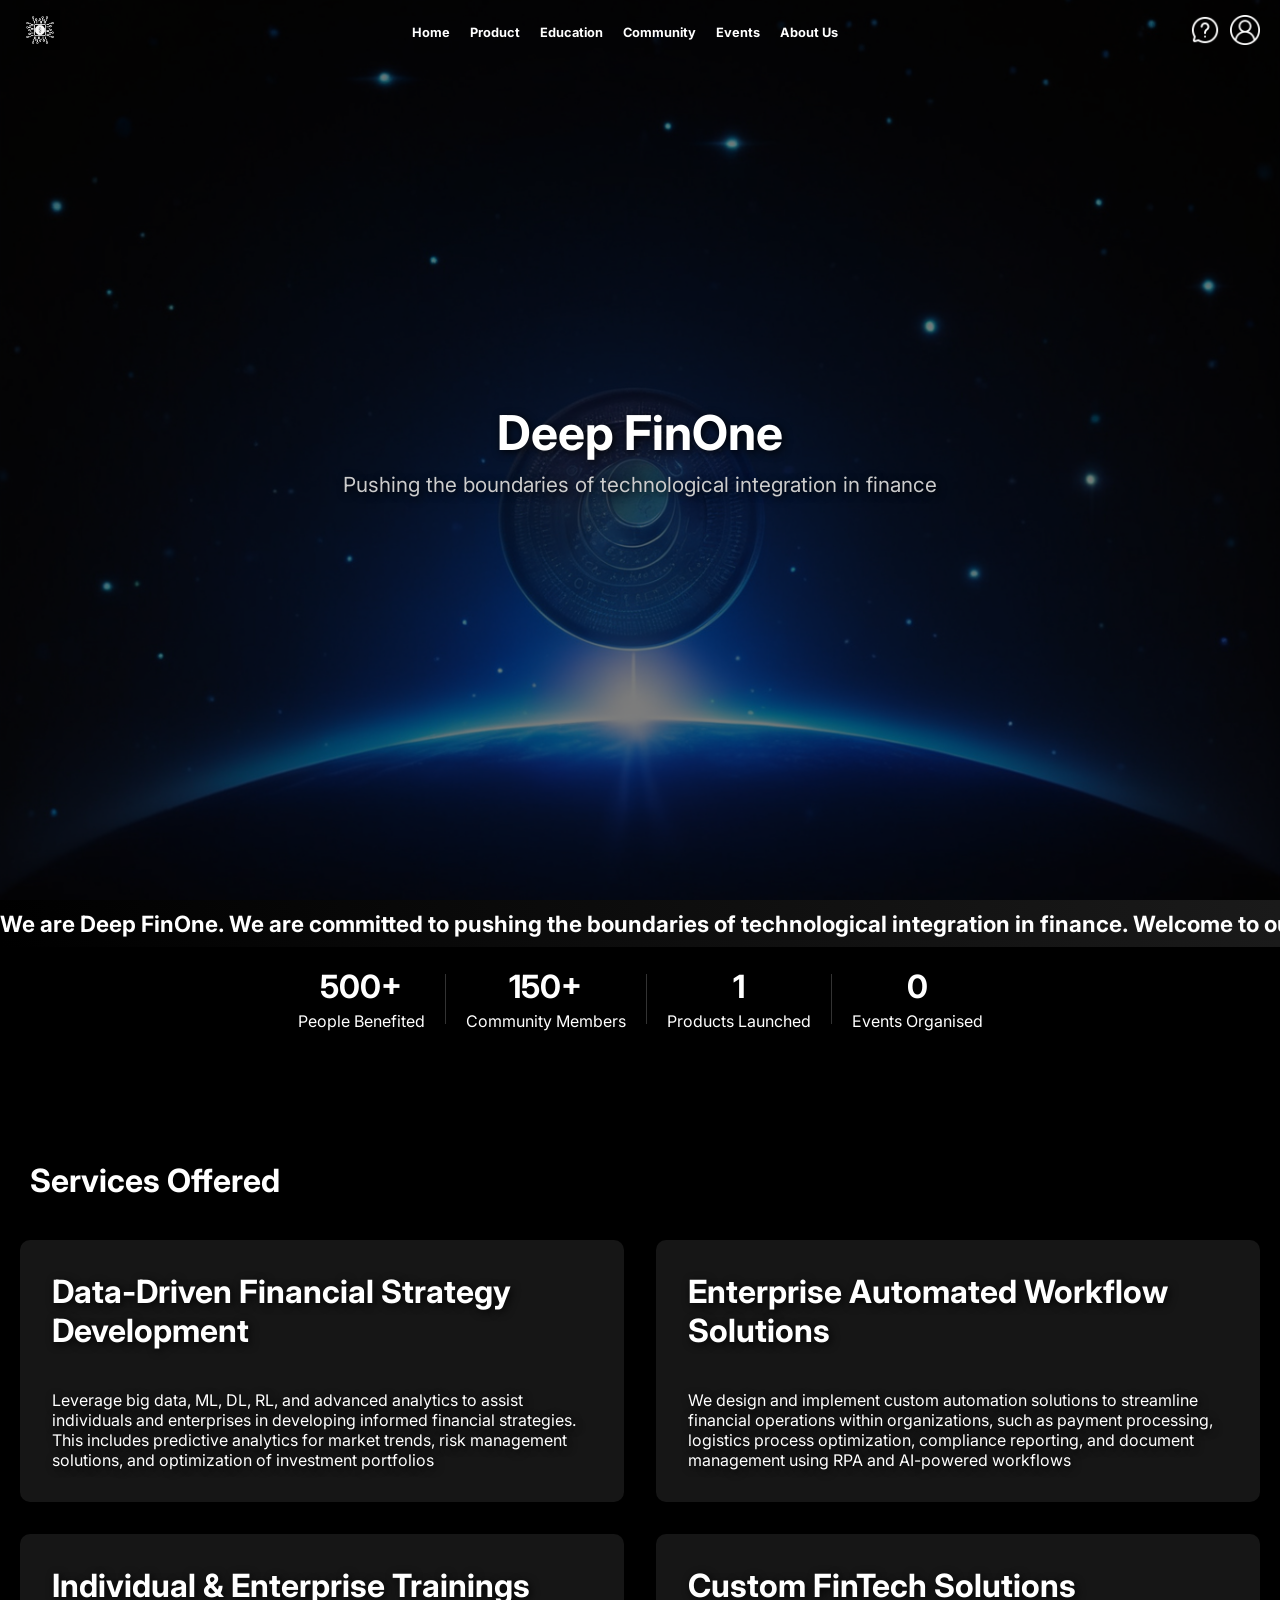
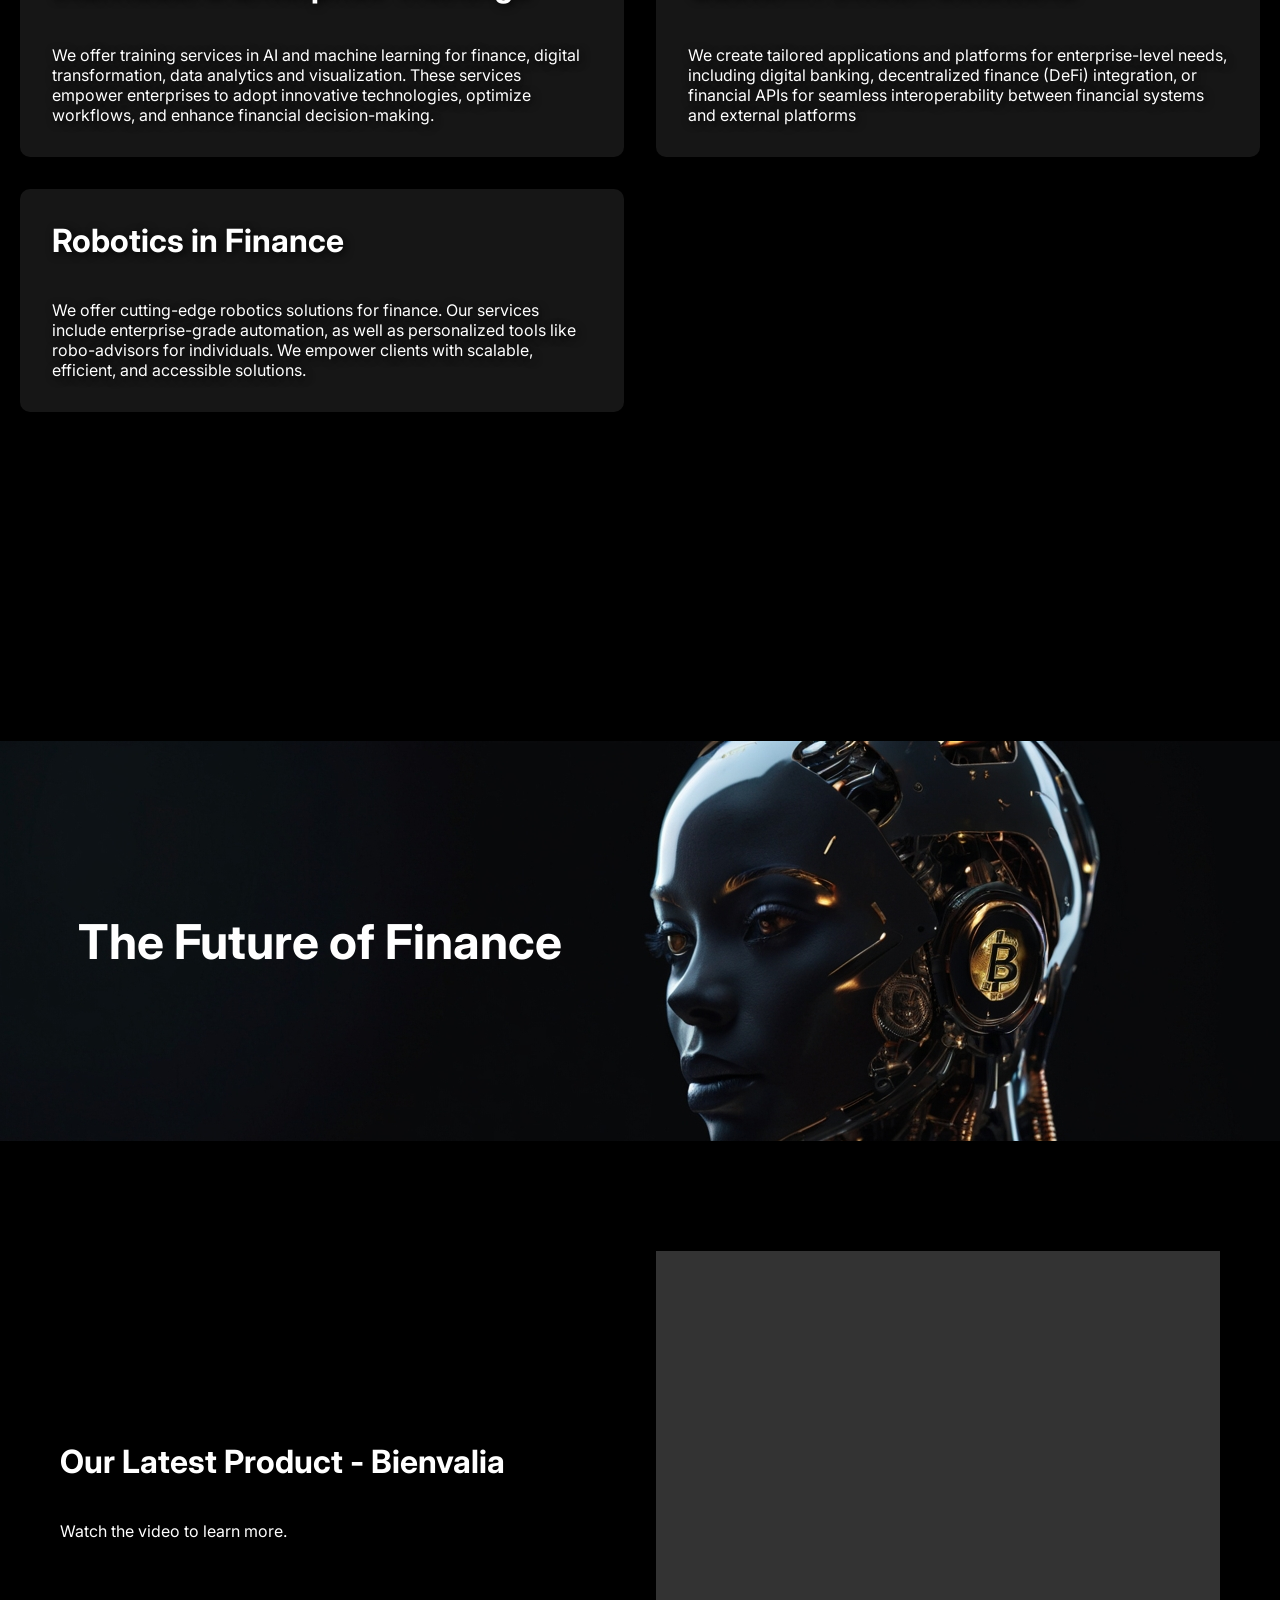
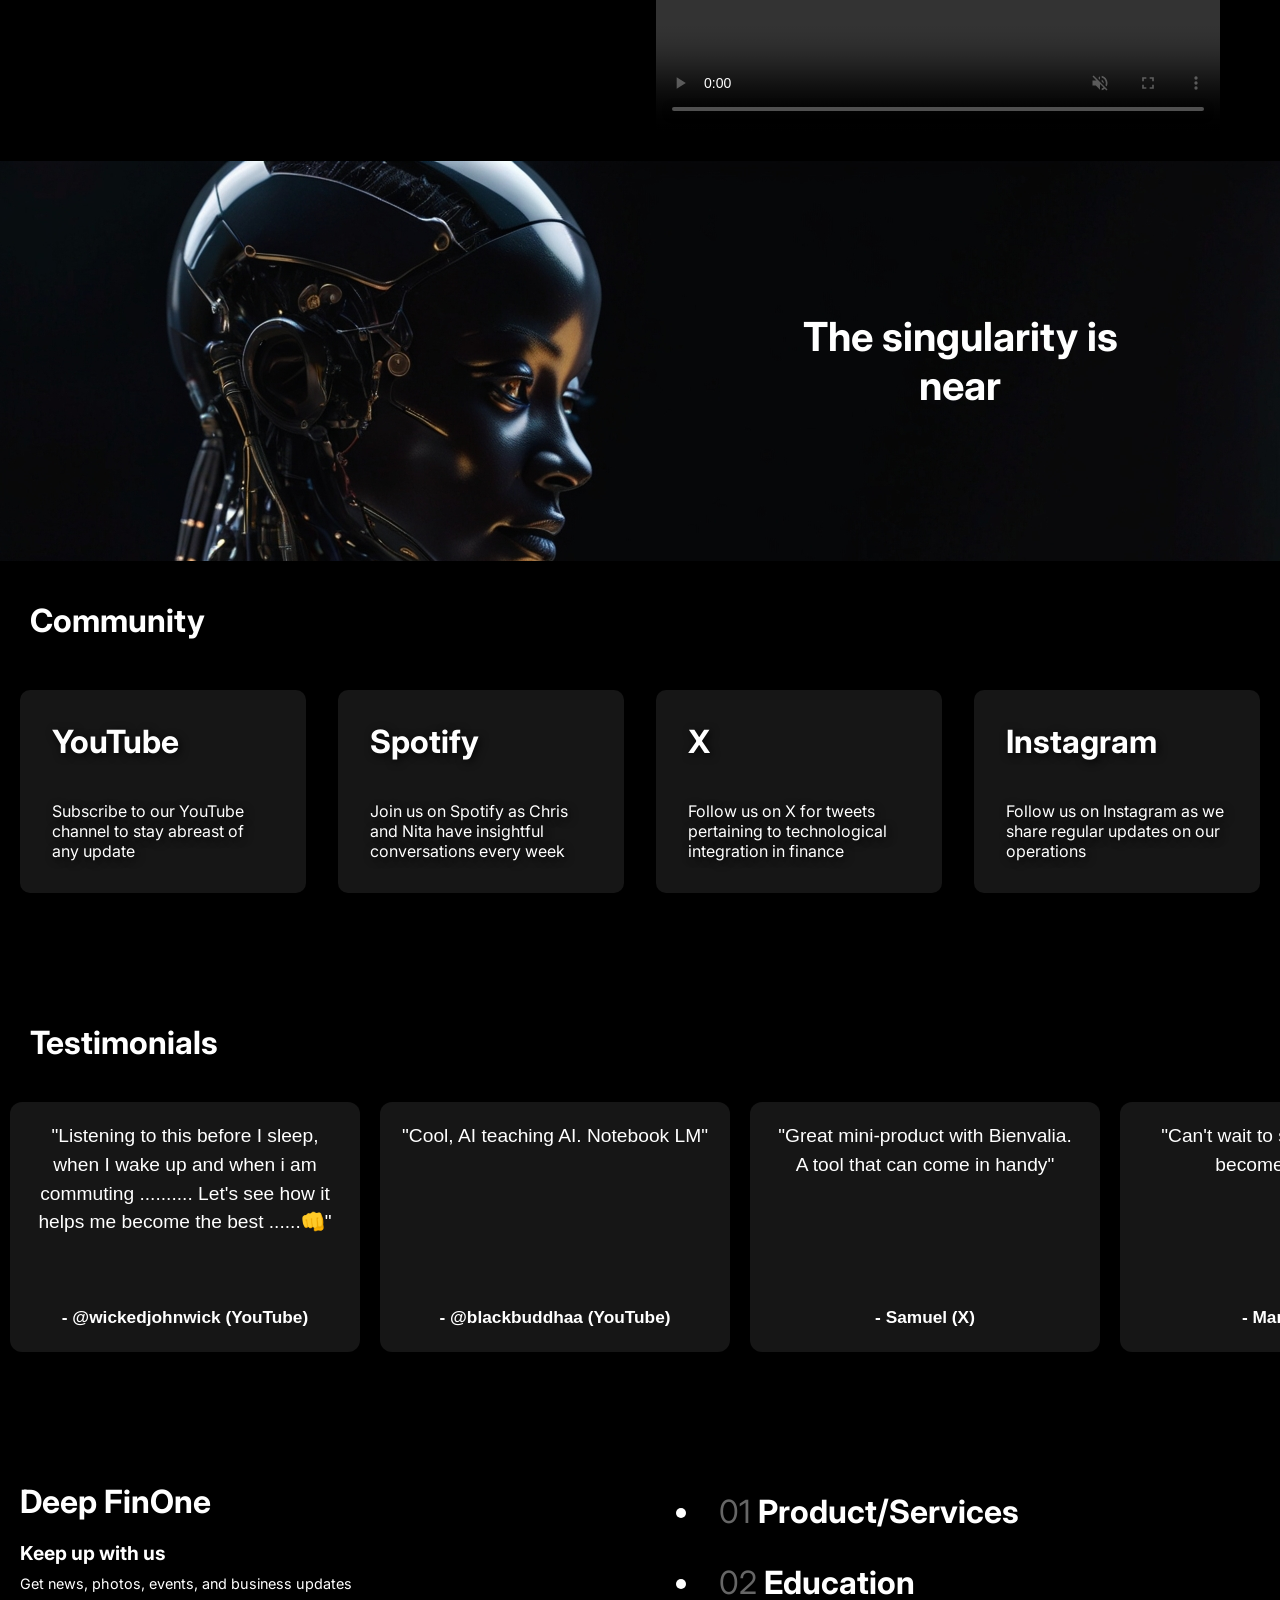
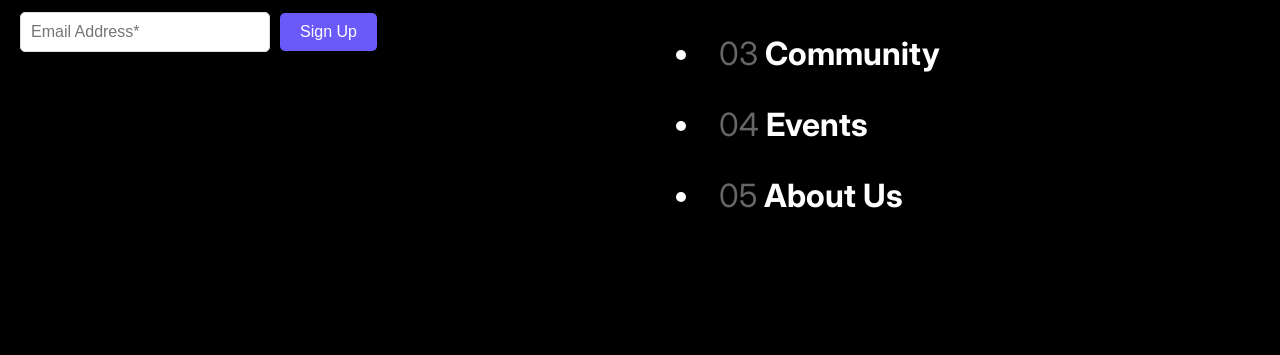
==== commit 09300b0b: "Initial commit" ====
--- a/index.html
+++ b/index.html
@@ -149,6 +149,7 @@
         <section class = "community">
             <div class="header">
                 <h2>Community</h2>
+                <br><br>
             </div>
             <div class="community-grid">
                 <div class="community-card">
@@ -186,6 +187,33 @@
                             <p>Follow us on Instagram as we share regular updates on our operations</p>
                         </div>
                     </a>
+                </div>
+            </div>
+        </section>
+        <br><br>
+        <br><br>
+        <br><br>
+        <section class="testimonial-section">
+            <h1>Testimonials</h1>
+            <br><br>
+            <div class="testimonial-container">
+                <div class="testimonial">
+                    <p>"Listening to this before I sleep, when I wake up and when i am commuting .......... Let's see how it helps me become the best ......👊"</p>
+                    <br><br>
+                    <h4>- @wickedjohnwick (YouTube)</h4>
+                </div>
+                <div class="testimonial">
+                    <p>"Cool, AI teaching AI. Notebook LM"</p>
+                    <br><br>
+                    <h4>- @blackbuddhaa (YouTube)</h4>
+                </div>
+                <div class="testimonial">
+                    <p>"Great mini-product with Bienvalia. A tool that can come in handy"</p>
+                    <h4>- Samuel (X)</h4>
+                </div>
+                <div class="testimonial">
+                    <p>"Can't wait to see Deep FinOne become a unicorn"</p>
+                    <h4>- Mark Taylor</h4>
                 </div>
             </div>
         </section>
--- a/style.css
+++ b/style.css
@@ -462,7 +462,7 @@
     font-family:'Inter', sans-serif;
     font: bold;
     text-wrap: initial;
-    margin: 30px;
+    margin-left: 30px;
     color: white;
     text-shadow: 2px 2px 8px rgba(0, 0, 0, 0.9);
 }
@@ -655,6 +655,62 @@
     margin: 0;
     color: white;
     text-shadow: 2px 2px 8px rgba(0, 0, 0, 0.9);
+};
+
+.testimonial-section {
+    width: 100%;
+    overflow: hidden;
+}
+
+.testimonial-section h1{
+        font-size: 2rem;
+        margin-left: 30px;
+        color: #ffffff;
+        font-weight: bold;
+}
+
+.testimonial-section .testimonial-container {
+    display: flex;
+    flex-wrap: nowrap;
+    height: 250px;
+    width: 350px;
+    overflow: visible;
+    animation: scrollTestimonials 35s linear infinite;
+}
+
+.testimonial-container .testimonial {
+    flex: 0 0 100%;
+    padding: 20px;
+    box-sizing: border-box;
+    display: flex;
+    flex-direction: column;
+    justify-content: space-between;
+    text-align: center;
+    background-color: #161616;
+    color: white;
+    border-radius: 12px;
+    margin: 0 10px;
+    box-shadow: 0 4px 8px rgba(0, 0, 0, 0.3);
+    font-family: 'Roboto', sans-serif;
+    font-size: 1.2em;
+    line-height: 1.5em;
+}
+
+.testimonial-container .testimonial p {
+    margin: 0;
+    font-size: 1em;
+    font-weight: normal;
+}
+
+.testimonial-container .testimonial h4 {
+    margin: 0;
+    font-size: 0.9em;
+    font-weight: bold;
+}
+
+@keyframes scrollTestimonials {
+    0% { transform: translateX(0); }
+    100% { transform: translateX(-300%); }
 }
 
 .footer {
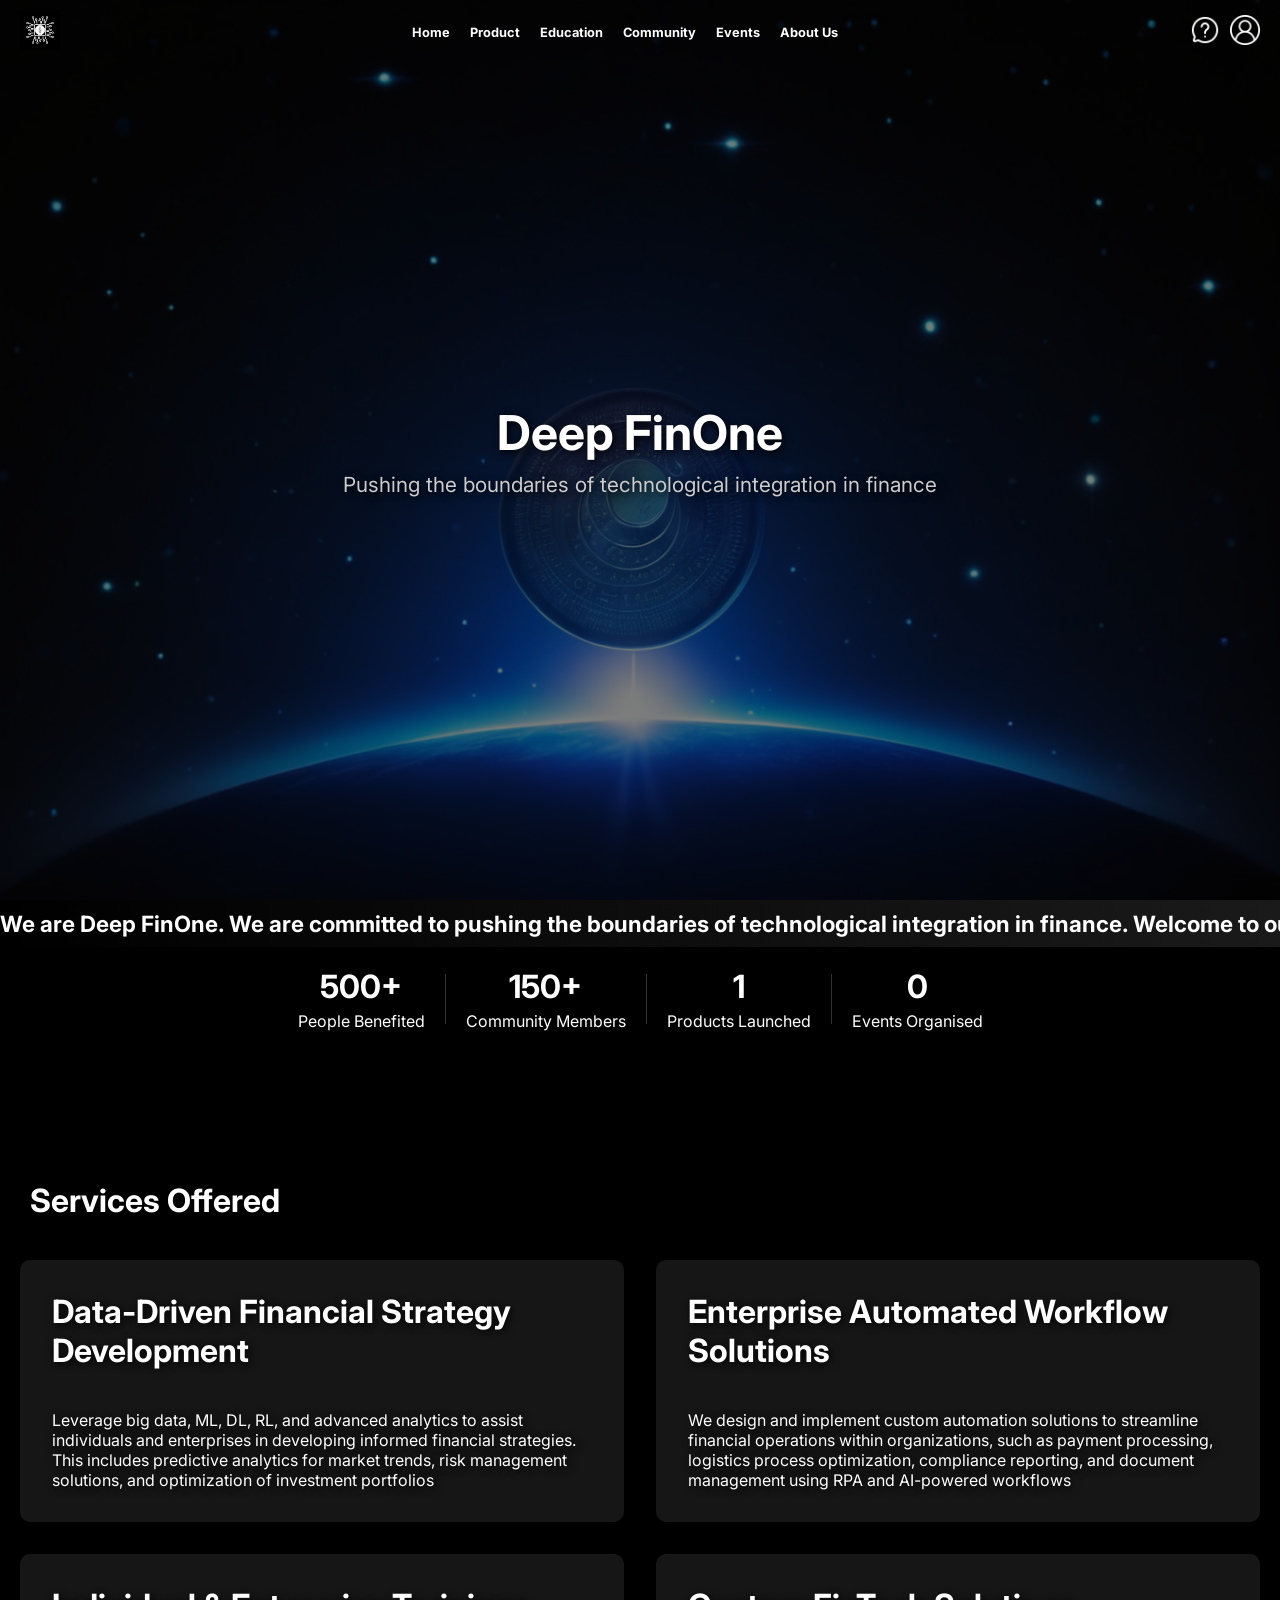
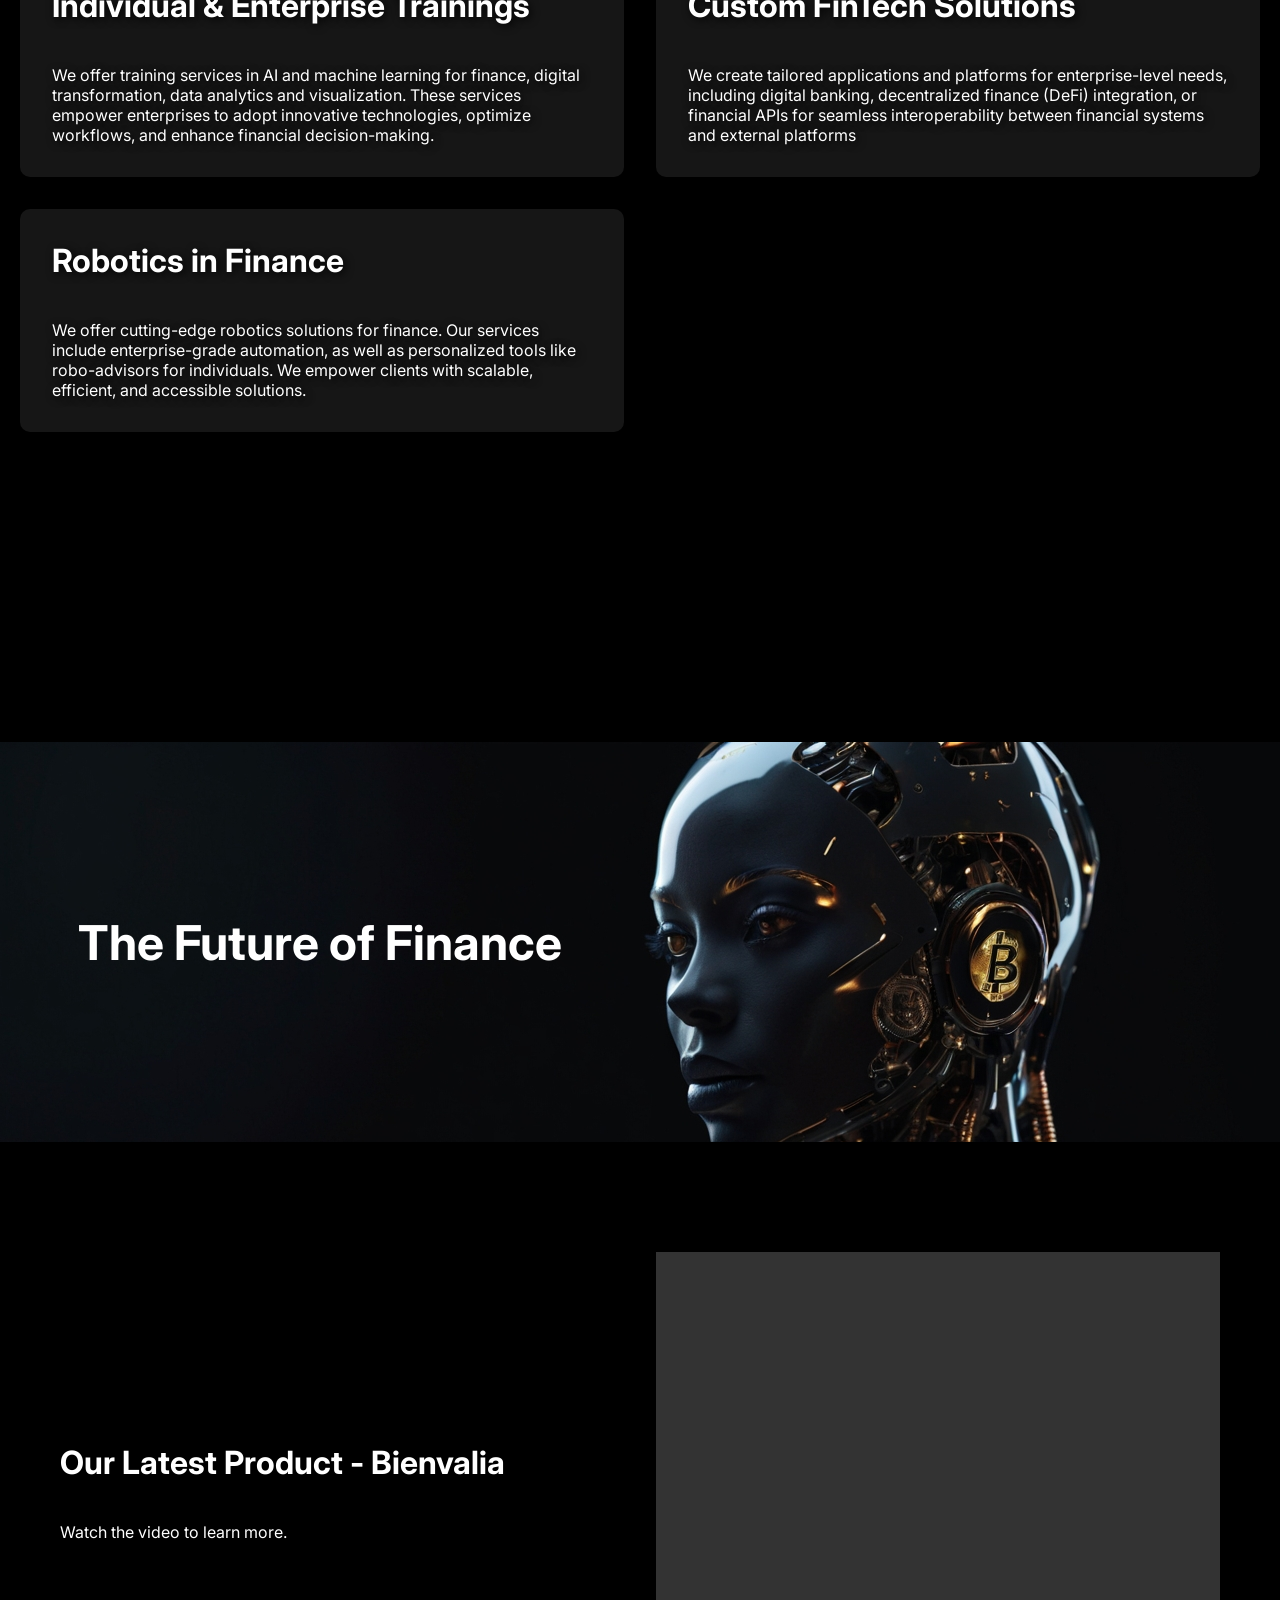
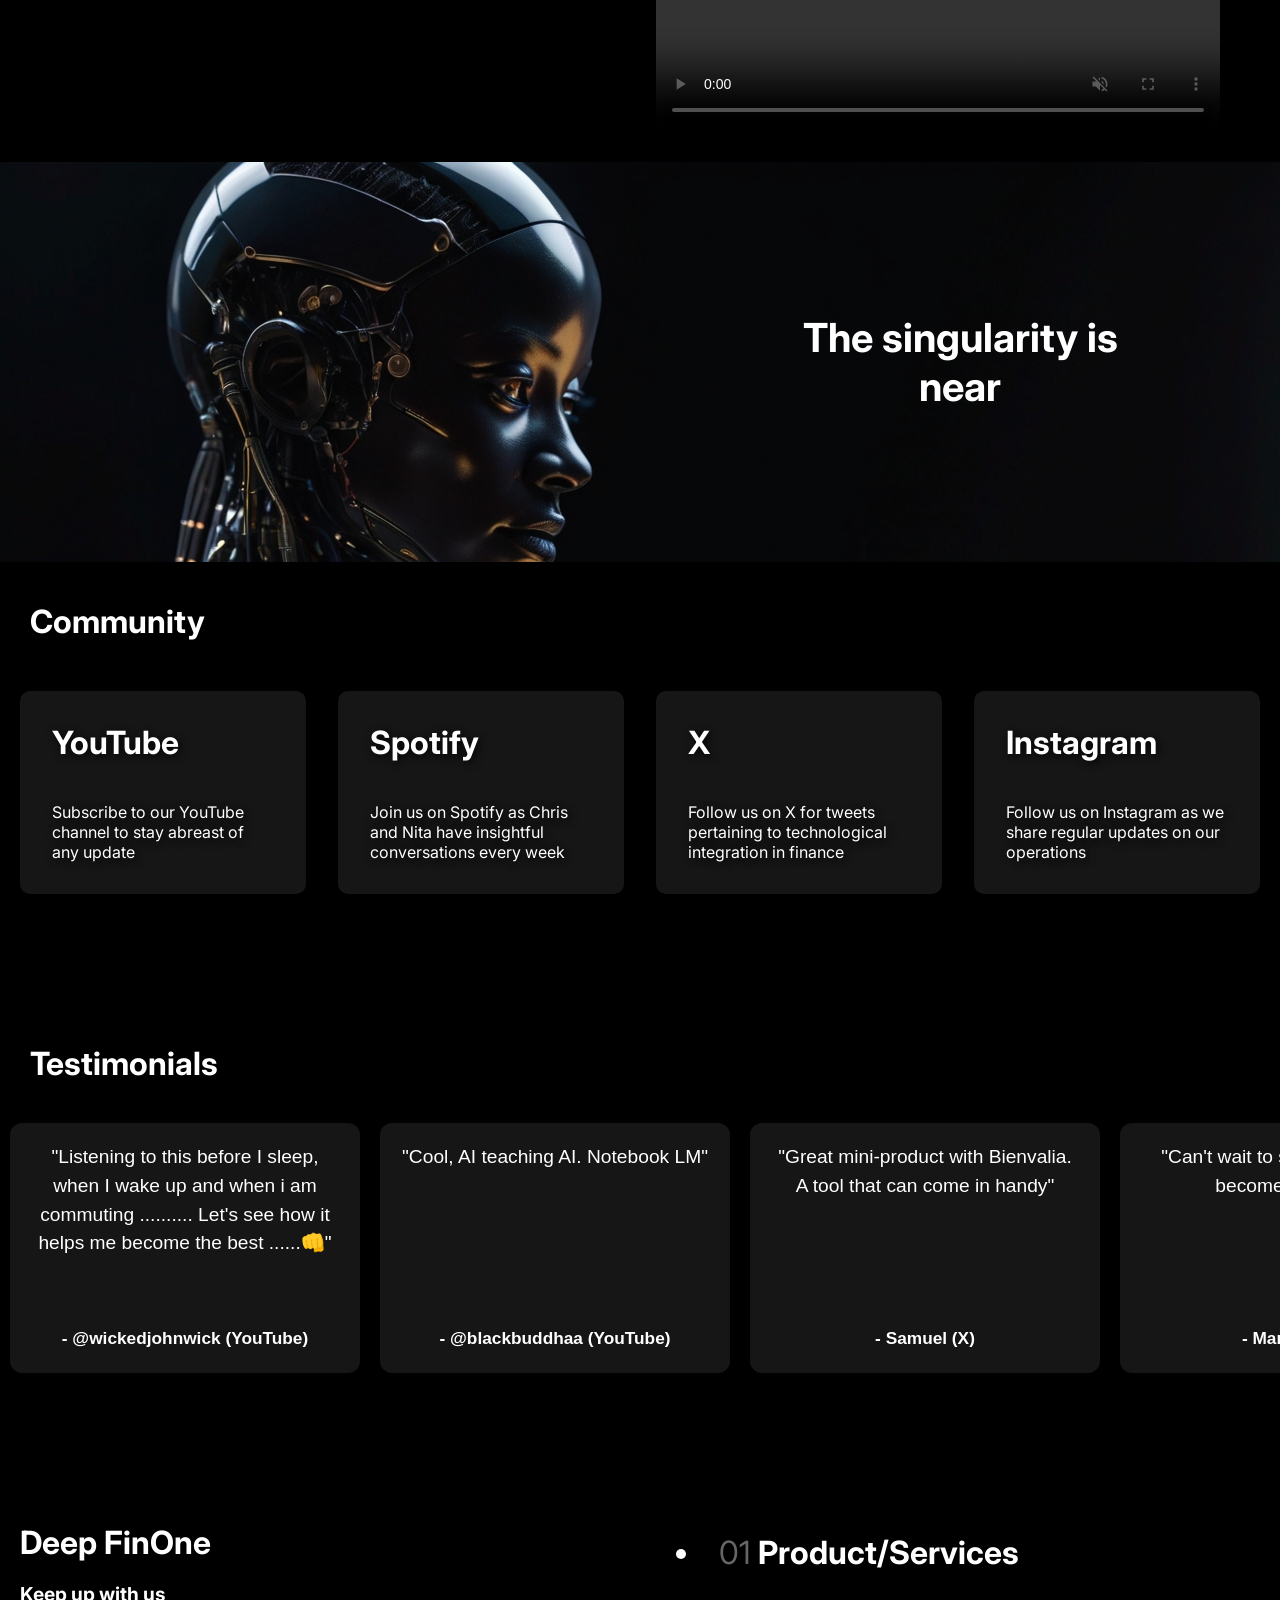
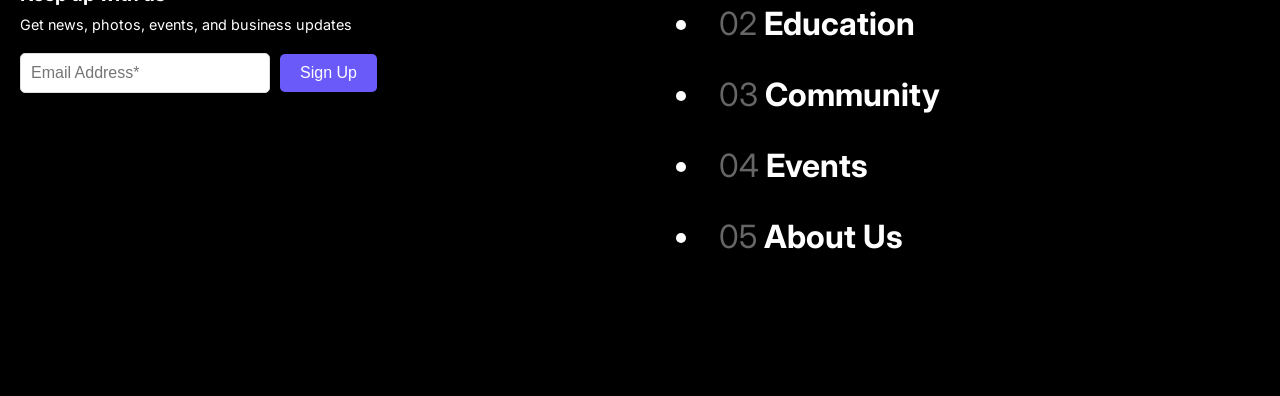
==== commit 3561ce54: "Initial commit" ====
--- a/index.html
+++ b/index.html
@@ -2,6 +2,7 @@
 
 <html>
     <head>
+        <meta name="viewport" content="width=device-width, initial-scale=1.0">
         <title>Deep FinOne</title>
         <link rel="stylesheet" type="text/CSS" href="style.css">
         <link href="https://fonts.googleapis.com/css2?family=Inter:wght@400;700&display=swap" rel="stylesheet">
--- a/style.css
+++ b/style.css
@@ -25,7 +25,6 @@
 .header-container a:hover {
     color: #1E3A8A;
 }
-
 
 .logo img {
     width: 40px;
@@ -106,6 +105,7 @@
     transform: translate(-50%, -50%);
     text-align: center;
     z-index: 6;
+    padding: 0 20px;
 }
 
 .photo-section .content h1 {
@@ -142,7 +142,7 @@
 
 .rolling-content span {
     display: inline-block;
-    background:  #ffffff;
+    background: #ffffff;
     -webkit-background-clip: text;
     -webkit-text-fill-color: transparent;
     background-clip: text;
@@ -155,8 +155,9 @@
 .services-section {
     position: relative;
     width: 100%;
-    height: 100vh;
+    min-height: 100vh;
     overflow: visible;
+    padding: 20px 0;
 }
 
 .services-section .header h2{
@@ -183,7 +184,6 @@
     position: relative;
 }
 
-  
 .skill-card .content1 {
     background: #161616;
     padding: 2rem;
@@ -393,8 +393,9 @@
     display: grid;
     grid-template-columns: repeat(2, 1fr);
     overflow: visible;
-    width: 1200px;
-    height: 500px;
+    width: 100%;
+    max-width: 1200px;
+    min-height: 500px;
     gap: 2rem;
     margin: 0;
     justify-content: flex-end;
@@ -495,7 +496,6 @@
     transition: 0.3s;
 }
 
-  
 .community-card .content1 h3{
     font-size: 2rem;
     text-wrap: initial;
@@ -539,7 +539,6 @@
     transition: 0.3s;
 }
 
-  
 .community-card .content2 h3{
     font-size: 2rem;
     text-wrap: initial;
@@ -583,7 +582,6 @@
     transition: 0.3s;
 }
 
-  
 .community-card .content3 h3{
     font-size: 2rem;
     text-wrap: initial;
@@ -627,7 +625,6 @@
     transition: 0.3s;
 }
 
-  
 .community-card .content4 h3{
     font-size: 2rem;
     text-wrap: initial;
@@ -655,11 +652,12 @@
     margin: 0;
     color: white;
     text-shadow: 2px 2px 8px rgba(0, 0, 0, 0.9);
-};
+}
 
 .testimonial-section {
     width: 100%;
     overflow: hidden;
+    padding: 20px 0;
 }
 
 .testimonial-section h1{
@@ -673,7 +671,8 @@
     display: flex;
     flex-wrap: nowrap;
     height: 250px;
-    width: 350px;
+    width: 100%;
+    max-width: 350px;
     overflow: visible;
     animation: scrollTestimonials 35s linear infinite;
 }
@@ -757,6 +756,7 @@
     display: flex;
     align-items: center;
     gap: 10px;
+    flex-wrap: wrap;
 }
 
 .subscribe .email-signup input {
@@ -765,6 +765,7 @@
     border: 1px solid #ddd;
     border-radius: 5px;
     font-size: 1rem;
+    min-width: 200px;
 }
 
 .subscribe .email-signup button {
@@ -780,7 +781,6 @@
 .subscribe .email-signup button:hover {
     background-color: #5847d6;
 }
-
 
 .footer .right-section {
     display: grid;
@@ -814,6 +814,7 @@
     padding: 20px;
     text-align: center;
     gap: 20px;
+    flex-wrap: wrap;
 }
 
 .stat-item h1 {
@@ -835,7 +836,6 @@
     opacity: 0.2;
 }
 
-
 @keyframes scroll {
     0% {
         transform: translateX(100%);
@@ -843,4 +843,426 @@
     100% {
         transform: translateX(-100%);
     }
-}+}
+
+/* Mobile Responsive Styles */
+@media screen and (max-width: 768px) {
+    .header-container {
+        padding: 10px 15px;
+        flex-wrap: wrap;
+    }
+    
+    .nav-links {
+        gap: 15px;
+    }
+    
+    .nav-links a {
+        font-size: 0.7rem;
+    }
+    
+    .logo img {
+        width: 35px;
+    }
+    
+    .header-images img {
+        width: 25px;
+    }
+    
+    .photo-section .content h1 {
+        font-size: 2rem;
+    }
+    
+    .photo-section .content p {
+        font-size: 1rem;
+    }
+    
+    .rolling-content span {
+        font-size: 1.1rem;
+    }
+    
+    .services-section {
+        padding: 15px 0;
+    }
+    
+    .services-section .header h2 {
+        font-size: 1.5rem;
+        margin: 20px 15px;
+    }
+    
+    .skills-container {
+        grid-template-columns: 1fr;
+        gap: 1.5rem;
+        padding: 10px 15px;
+    }
+    
+    .skill-card .content1,
+    .skill-card .content2,
+    .skill-card .content3,
+    .skill-card .content4,
+    .skill-card .content5 {
+        padding: 1.5rem;
+    }
+    
+    .skill-card .content1 h3,
+    .skill-card .content2 h3,
+    .skill-card .content3 h3,
+    .skill-card .content4 h3,
+    .skill-card .content5 h3 {
+        font-size: 1.5rem;
+    }
+    
+    .skill-card .content1 p,
+    .skill-card .content2 p,
+    .skill-card .content3 p,
+    .skill-card .content4 p,
+    .skill-card .content5 p {
+        font-size: 0.9rem;
+    }
+    
+    .Product-break {
+        height: 200px;
+    }
+    
+    .Product-break .content h4 {
+        font-size: 2rem;
+        left: 50%;
+    }
+    
+    .products {
+        padding: 15px;
+    }
+    
+    .products-grid {
+        grid-template-columns: 1fr;
+        gap: 1.5rem;
+        padding: 10px 15px;
+        min-height: auto;
+    }
+    
+    .products-grid .content h2 {
+        font-size: 1.5rem;
+        text-align: center;
+    }
+    
+    .products-grid .content p {
+        font-size: 0.9rem;
+        text-align: center;
+    }
+    
+    .Community-break {
+        height: 200px;
+        padding-bottom: 100px;
+    }
+    
+    .Community-break .content h4 {
+        font-size: 2rem;
+        left: 50%;
+    }
+    
+    .community .header h2 {
+        font-size: 1.5rem;
+        margin-left: 20px;
+    }
+    
+    .community-grid {
+        grid-template-columns: repeat(2, 1fr);
+        gap: 1.5rem;
+        padding: 10px 15px;
+    }
+    
+    .community-card .content1,
+    .community-card .content2,
+    .community-card .content3,
+    .community-card .content4 {
+        padding: 1.5rem;
+    }
+    
+    .community-card .content1 h3,
+    .community-card .content2 h3,
+    .community-card .content3 h3,
+    .community-card .content4 h3 {
+        font-size: 1.3rem;
+    }
+    
+    .community-card .content1 p,
+    .community-card .content2 p,
+    .community-card .content3 p,
+    .community-card .content4 p {
+        font-size: 0.8rem;
+    }
+    
+    .testimonial-section {
+        padding: 15px 0;
+    }
+    
+    .testimonial-section h1 {
+        font-size: 1.5rem;
+        margin-left: 20px;
+    }
+    
+    .testimonial-container {
+        max-width: 300px;
+        height: 200px;
+    }
+    
+    .testimonial-container .testimonial {
+        padding: 15px;
+        font-size: 1rem;
+    }
+    
+    .footer {
+        grid-template-columns: 1fr;
+        gap: 1.5rem;
+        padding: 15px;
+    }
+    
+    .footer .left-section h1 {
+        font-size: 1.5rem;
+    }
+    
+    .left-section .subscribe p {
+        font-size: 1rem;
+    }
+    
+    .subscribe .email-signup {
+        flex-direction: column;
+        align-items: stretch;
+        gap: 15px;
+    }
+    
+    .subscribe .email-signup input {
+        width: 100%;
+    }
+    
+    .footer .right-section {
+        padding: 0;
+    }
+    
+    .footer .right-section li {
+        font-size: 1.5rem;
+    }
+    
+    .footer .right-section li span {
+        font-size: 1.5rem;
+    }
+    
+    .stats-section {
+        padding: 15px;
+        gap: 15px;
+    }
+    
+    .stat-item h1 {
+        font-size: 1.5rem;
+    }
+    
+    .stat-item p {
+        font-size: 0.9rem;
+    }
+    
+    .divider {
+        height: 40px;
+    }
+}
+
+@media screen and (max-width: 480px) {
+    .header-container {
+        padding: 8px 10px;
+    }
+    
+    .nav-links {
+        gap: 10px;
+    }
+    
+    .nav-links a {
+        font-size: 0.6rem;
+    }
+    
+    .logo img {
+        width: 30px;
+    }
+    
+    .header-images img {
+        width: 20px;
+    }
+    
+    .photo-section .content h1 {
+        font-size: 1.5rem;
+    }
+    
+    .photo-section .content p {
+        font-size: 0.9rem;
+    }
+    
+    .rolling-content span {
+        font-size: 1rem;
+    }
+    
+    .services-section .header h2 {
+        font-size: 1.3rem;
+        margin: 15px 10px;
+    }
+    
+    .skills-container {
+        padding: 5px 10px;
+        gap: 1rem;
+    }
+    
+    .skill-card .content1,
+    .skill-card .content2,
+    .skill-card .content3,
+    .skill-card .content4,
+    .skill-card .content5 {
+        padding: 1rem;
+    }
+    
+    .skill-card .content1 h3,
+    .skill-card .content2 h3,
+    .skill-card .content3 h3,
+    .skill-card .content4 h3,
+    .skill-card .content5 h3 {
+        font-size: 1.2rem;
+    }
+    
+    .skill-card .content1 p,
+    .skill-card .content2 p,
+    .skill-card .content3 p,
+    .skill-card .content4 p,
+    .skill-card .content5 p {
+        font-size: 0.8rem;
+    }
+    
+    .Product-break {
+        height: 150px;
+    }
+    
+    .Product-break .content h4 {
+        font-size: 1.5rem;
+    }
+    
+    .products {
+        padding: 10px;
+    }
+    
+    .products-grid {
+        padding: 5px 10px;
+        gap: 1rem;
+    }
+    
+    .products-grid .content h2 {
+        font-size: 1.3rem;
+    }
+    
+    .products-grid .content p {
+        font-size: 0.8rem;
+    }
+    
+    .Community-break {
+        height: 150px;
+        padding-bottom: 80px;
+    }
+    
+    .Community-break .content h4 {
+        font-size: 1.5rem;
+    }
+    
+    .community .header h2 {
+        font-size: 1.3rem;
+        margin-left: 15px;
+    }
+    
+    .community-grid {
+        grid-template-columns: 1fr;
+        gap: 1rem;
+        padding: 5px 10px;
+    }
+    
+    .community-card .content1,
+    .community-card .content2,
+    .community-card .content3,
+    .community-card .content4 {
+        padding: 1rem;
+    }
+    
+    .community-card .content1 h3,
+    .community-card .content2 h3,
+    .community-card .content3 h3,
+    .community-card .content4 h3 {
+        font-size: 1.1rem;
+    }
+    
+    .community-card .content1 p,
+    .community-card .content2 p,
+    .community-card .content3 p,
+    .community-card .content4 p {
+        font-size: 0.7rem;
+    }
+    
+    .testimonial-section h1 {
+        font-size: 1.3rem;
+        margin-left: 15px;
+    }
+    
+    .testimonial-container {
+        max-width: 280px;
+        height: 180px;
+    }
+    
+    .testimonial-container .testimonial {
+        padding: 12px;
+        font-size: 0.9rem;
+    }
+    
+    .footer {
+        padding: 10px;
+        gap: 1rem;
+    }
+    
+    .footer .left-section h1 {
+        font-size: 1.3rem;
+    }
+    
+    .left-section .subscribe p {
+        font-size: 0.9rem;
+    }
+    
+    .left-section .subscribe span {
+        font-size: 0.8rem;
+    }
+    
+    .subscribe .email-signup input {
+        font-size: 0.9rem;
+        padding: 8px;
+    }
+    
+    .subscribe .email-signup button {
+        font-size: 0.9rem;
+        padding: 8px 15px;
+    }
+    
+    .footer .right-section li {
+        font-size: 1.3rem;
+    }
+    
+    .footer .right-section li span {
+        font-size: 1.3rem;
+    }
+    
+    .stats-section {
+        padding: 10px;
+        gap: 10px;
+        flex-direction: column;
+    }
+    
+    .stat-item h1 {
+        font-size: 1.3rem;
+    }
+    
+    .stat-item p {
+        font-size: 0.8rem;
+    }
+    
+    .divider {
+        width: 80%;
+        height: 1px;
+    }
+}
